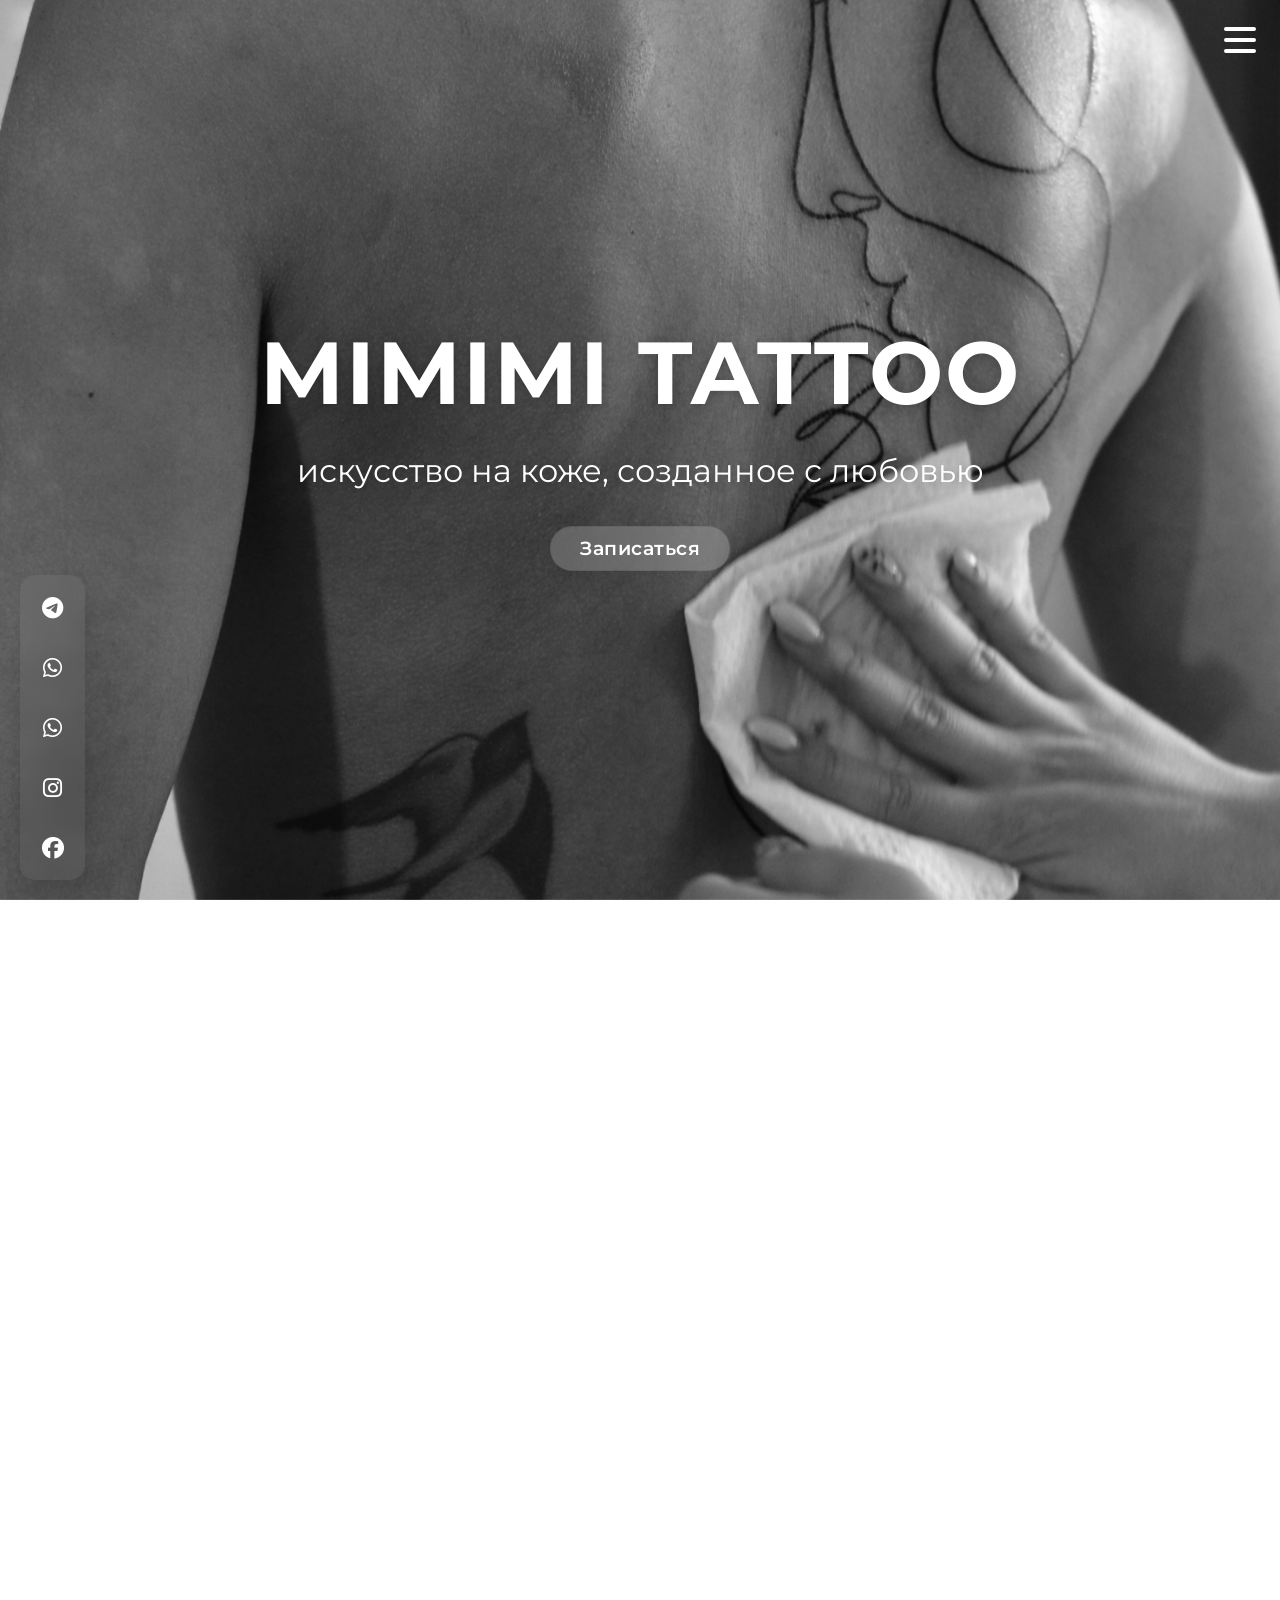
==== index.html @ 658b4299 "Update index.html" ====
<!DOCTYPE html>
<html lang="ru">
<head>
  <meta charset="UTF-8">
  <meta name="viewport" content="width=device-width, initial-scale=1">
  <title>Mimimitattoo</title>
  <link rel="stylesheet" href="style.css">
  <link rel="preconnect" href="https://fonts.googleapis.com">
  <link rel="preconnect" href="https://fonts.gstatic.com" crossorigin>
  <link href="https://fonts.googleapis.com/css2?family=Montserrat:wght@400;700&display=swap" rel="stylesheet">
  <link rel="stylesheet" href="https://cdnjs.cloudflare.com/ajax/libs/font-awesome/6.5.2/css/all.min.css" integrity="sha512-SnH5WK+bZxgPHs44uWIX+LLJAJ9/2PkPKZ5QiAj6Ta86w+fsb2TkcmfRyVX3pBnMFcV7oQPJkl9QevSCWr3W6A==" crossorigin="anonymous" referrerpolicy="no-referrer" />
</head>
<body>
  <div id="preloader"></div> <button class="burger" id="burger" aria-label="Открыть меню">
    <span></span>
    <span></span>
    <span></span>
  </button>
  <div id="wrapper">
    <section class="hero" id="hero">
      <video class="hero__video" id="heroVideo" src="video/FONHERO.MOV" autoplay loop muted playsinline></video>
      <div class="hero__content">
        <h1 data-i18n="main_title">MIMIMI TATTOO</h1>
        <p data-i18n="main_subtitle">искусство на коже, созданное с любовью</p>
        <a href="#signup" class="hero__cta glass-btn" data-i18n="main_cta">Записаться</a>
      </div>
      </section>

    <nav class="side-menu glass-menu" id="sideMenu">
      <button class="close-menu" id="closeMenu" aria-label="Закрыть меню">&times;</button>
      <ul id="menu">
        <li><a href="#portfolio" class="glass-link" data-i18n="menu_portfolio">Портфолио</a></li>
        <li><a href="#services" class="glass-link" data-i18n="menu_services">Услуги</a></li>
        <li><a href="#about" class="glass-link" data-i18n="menu_about">Обо мне</a></li>
        <li><a href="#process" class="glass-link" data-i18n="menu_process">Процесс</a></li>
        <li><a href="#signup" class="glass-link" data-i18n="menu_signup">Запись</a></li>
        <li><a href="#contacts" class="glass-link" data-i18n="menu_contacts">Контакты</a></li>
        <li><a href="#reviews-and-faq-section" class="glass-link" data-i18n="menu_reviews">Отзывы</a></li>
        <li><a href="#reviews-and-faq-section" class="glass-link" data-i18n="menu_faq">FAQ</a></li> </ul>
      <div class="lang-switch">
        <button id="ruBtn" class="active">RU</button>
        <button id="enBtn">EN</button>
      </div>
    </nav>
    <div class="menu-backdrop" id="menuBackdrop"></div>
    <div id="fixedSiteBackground"></div>

    <div class="social-fixed-left">
      <ul>
        <li><a href="https://t.me/mimimitattoo" target="_blank" aria-label="Telegram"><i class="fab fa-telegram-plane"></i></a></li>
        <li><a href="https://wa.me/380965157890" target="_blank" aria-label="WhatsApp UA"><i class="fab fa-whatsapp"></i></a></li>
        <li><a href="https://wa.me/353877167933" target="_blank" aria-label="WhatsApp IRL"><i class="fab fa-whatsapp"></i></a></li>
        <li><a href="https://www.instagram.com/mimimitattoo?utm_source=ig_web_button_share_sheet&igsh=czl6dzdlbWN5aGhj" target="_blank" aria-label="Instagram"><i class="fab fa-instagram"></i></a></li>
        <li><a href="https://www.facebook.com/share/16r3PEdLeh/?mibextid=wwXIfr" target="_blank" aria-label="Facebook"><i class="fab fa-facebook"></i></a></li>
      </ul>
    </div>

    <section class="about-section custom-layout-about" id="about">
      <div class="section-title about-section-title-mobile" data-i18n="menu_about">Обо мне</div>

      <div class="about-video-container">
        <video class="about-video-custom" autoplay loop muted playsinline src="video/obomne.MP4"></video>
      </div>
      <div class="about-text-content glass-content-block">
        <div class="section-title-small about-section-title-desktop" data-i18n="menu_about">Обо мне</div>
        <p data-i18n="about_p1">Привет, меня зовут Kris.</p>
        <p data-i18n="about_p2">Я профессиональный тату-мастер, специалист по пирсингу и перманентному макияжу с семилетним опытом. Для меня это не просто дело жизни — это искусство, в котором я раскрываю характер, стиль и внутренний мир каждого клиента.</p>
        <p data-i18n="about_p3">Вдохновляюсь путешествиями, современным искусством и уникальностью каждого, кто доверяет мне свою идею. Каждый проект — это индивидуальный подход, внимание к деталям и стремление создать нечто по-настоящему особенное.</p>
        <p data-i18n="about_p4">Высокие стандарты гигиены, стерильность и забота о вашем спокойствии — мой неизменный приоритет.</p>
        <p data-i18n="about_p5"></p>
      </div>
    </section>

    <section class="process-section custom-layout-process" id="process">
      <div class="section-title process-section-title-mobile" data-i18n="process_main_title">Процесс создания вашей уникальной истории</div>

      <div class="process-text-content glass-content-block">
        <div class="section-title-small process-section-title-desktop" data-i18n="process_main_title">Процесс создания вашей уникальной истории</div>
        <p data-i18n="process_intro_p1">Мой подход — это чёткая структура, внимание к деталям и уважение к вашим ожиданиям. Каждый этап выстроен так, чтобы результат был максимально качественным и отражал именно ваш запрос.</p>

        <div class="process-steps">
          <h3><span data-i18n="process_step1_title">1. Обсуждение и разработка эскиза</span></h3>
          <p><span data-i18n="process_step1_desc">Мы определяем ваши пожелания, стиль и основные идеи. Я уточняю детали, предлагаю профессиональные решения и разрабатываю индивидуальный эскиз, который согласовывается с вами до полного утверждения.</span></p>

          <h3><span data-i18n="process_step2_title">2. Подготовка</span></h3>
          <p><span data-i18n="process_step2_desc">Перед началом процедуры тщательно подготавливаю рабочее пространство, использую только одноразовые и стерильные материалы. Все этапы подготовки прозрачны и соответствуют высоким стандартам безопасности.</span></p>

          <h3><span data-i18n="process_step3_title">3. Реализация</span></h3>
          <p><span data-i18n="process_step3_desc">После согласования эскиза начинается основной этап — нанесение татуировки, пирсинга или перманентного макияжа. Работаю аккуратно, с вниманием к каждой детали, чтобы результат был точным и эстетичным.</span></p>

          <h3><span data-i18n="process_step4_title">4. Рекомендации по уходу</span></h3>
          <p><span data-i18n="process_step4_desc">По завершении процедуры вы получаете подробные инструкции по уходу, а также специальную заживляющую плёнку — она уже включена в стоимость. Это делает процесс восстановления лёгким и спокойным. Я всегда на связи, чтобы ответить на ваши вопросы и поддержать на этапе заживления.</span></p>
        </div>
        <p data-i18n="process_outro_p1">Моя задача — чтобы каждый этап был понятным, а результат радовал вас каждый день.</p>
      </div>

      <div class="process-video-container">
        <video class="process-video-custom" autoplay loop muted playsinline src="video/proces.MP4"></video>
      </div>
    </section>

    <section id="servicesPortfolioDesktopLayout">
      <div class="portfolio-section" id="portfolio">
        <div class="section-title" data-i18n="portfolio_title">Портфолио</div>

        <div class="masonry-gallery featured-gallery" id="featuredPortfolioGallery">
          <img src="images/portfolio/r0.jpg" alt="">
          <img src="images/portfolio/r1.jpg" alt="">
          <img src="images/portfolio/r2.jpg" alt="">
          <img src="images/portfolio/r3.jpg" alt="">
          <img src="images/portfolio/r4.jpg" alt="">
          <img src="images/portfolio/r5.jpg" alt="">
        </div>

        <button class="glass-btn view-all-btn" id="viewMorePortfolioBtn" data-i18n="view_all_portfolio">Показать все работы</button>

        <div class="masonry-gallery full-gallery" id="fullPortfolioGallery" style="display: none;">
          <img src="images/portfolio/r6.jpg" alt="">
          <img src="images/portfolio/r7.jpg" alt="">
          <img src="images/portfolio/r8.jpg" alt="">
          <img src="images/portfolio/r9.jpg" alt="">
          <img src="images/portfolio/r10.jpg" alt="">
          <img src="images/portfolio/r11.jpg" alt="">
          <img src="images/portfolio/r12.jpg" alt="">
          <img src="images/portfolio/r13.jpg" alt="">
          <img src="images/portfolio/r14.PNG" alt="">
          <img src="images/portfolio/r15.jpg" alt="">
          <img src="images/portfolio/r16.PNG" alt="">
          <img src="images/portfolio/r17.jpg" alt="">
          <img src="images/portfolio/r18.PNG" alt="">
          <img src="images/portfolio/r19.jpg" alt="">
          <img src="images/portfolio/r20.jpg" alt="">
          <img src="images/portfolio/r21.jpg" alt="">
          <img src="images/portfolio/r22.jpg" alt="">
          <img src="images/portfolio/r23.png" alt="">
          <img src="images/portfolio/r24.png" alt="">
          <img src="images/portfolio/r25.jpg" alt="">
          <img src="images/portfolio/r26.jpg" alt="">
          <img src="images/portfolio/r27.PNG" alt="">
          <img src="images/portfolio/r28.PNG" alt="">
          <img src="images/portfolio/r29.jpg" alt="">
          <img src="images/portfolio/r30.jpg" alt="">
          <img src="images/portfolio/r31.jpg" alt="">
          <img src="images/portfolio/r32.jpg" alt="">
          <img src="images/portfolio/r33.jpg" alt="">
          <img src="images/portfolio/r34.jpg" alt="">
          <img src="images/portfolio/r35.jpg" alt="">
          <img src="images/portfolio/r36.png" alt="">
          <img src="images/portfolio/r37.jpg" alt="">
          <img src="images/portfolio/r38.jpg" alt="">
          <img src="images/portfolio/r39.jpg" alt="">
          <img src="images/portfolio/r40.jpg" alt="">
          <img src="images/portfolio/r41.JPG" alt="">
          <img src="images/portfolio/r42.jpg" alt="">
          <img src="images/portfolio/r43.JPG" alt="">
          <img src="images/portfolio/r44.PNG" alt="">
          <img src="images/portfolio/r45.PNG" alt="">
          <img src="images/portfolio/r46.JPG" alt="">
          <img src="images/portfolio/r47.jpg" alt="">
          <img src="images/portfolio/r48.JPG" alt="">
          <img src="images/portfolio/r49.jpg" alt="">
          <img src="images/portfolio/r50.png" alt="">
<img src="images/portfolio/IMG_1919.jpeg" alt="">

        </div>
        <button class="glass-btn hide-all-btn" id="hideAllPortfolioBtn" style="display: none;">Скрыть все работы</button>
      </div>

      <div class="services-section" id="services">
        <div class="section-title" data-i18n="services_title">Услуги</div>
        <div class="services-list">
          <div class="service-card" data-service-key="aqua">
            <div class="service-title" data-i18n="service_aqua_title">AQUA</div>
            <div class="service-desc" data-i18n="service_aqua_desc"></div>
          </div>
          <div class="service-card" data-service-key="coverup">
            <div class="service-title" data-i18n="service_coverup_title">COVER UP</div>
            <div class="service-desc" data-i18n="service_coverup_desc"></div>
          </div>
          <div class="service-card" data-service-key="line">
            <div class="service-title" data-i18n="service_line_title">LINE</div>
            <div class="service-desc" data-i18n="service_line_desc"></div>
          </div>
          <div class="service-card" data-service-key="mini">
            <div class="service-title" data-i18n="service_mini_title">MINI</div>
            <div class="service-desc" data-i18n="service_mini_desc"></div>
          </div>
          <div class="service-card" data-service-key="permanent">
            <div class="service-title" data-i18n="service_permanent_title">PERMANENT</div>
            <div class="service-desc" data-i18n="service_permanent_desc"></div>
          </div>
          <div class="service-card" data-service-key="piercing">
            <div class="service-title" data-i18n="service_piercing_title">PIERCING</div>
            <div class="service-desc" data-i18n="service_piercing_desc"></div>
          </div>
        </div>
      </div>
    </section>

    <section id="reviews-and-faq-section" class="reviews-faq-section">
      <div class="reviews-faq-content-wrapper glass-content-block"> 
        <div class="reviews-column" id="reviews-column">
          <h2 class="column-title" data-i18n="reviews_title">Отзывы</h2> 
          <div class="reviews-carousel" id="reviewsCarousel">
            <div class="carousel-container">
              <div class="carousel-inner" id="carouselInner">
                </div>
              <button class="carousel-nav-btn prev" id="carouselPrev">&#10094;</button>
              <button class="carousel-nav-btn next" id="carouselNext">&#10095;</button>
            </div>
            <div class="carousel-dots" id="carouselDots">
              </div>
          </div>
        </div>

        <div class="faq-column" id="faq-column">
          <h2 class="column-title" data-i18n="menu_faq">FAQ</h2>
          <div class="faq-tabs-container">
              <div class="faq-tabs-nav">
                  <button class="tab-button" data-tab="tattoo">TATTOO</button>
                  <button class="tab-button" data-tab="piercing">PIERCING</button>
                  <button class="tab-button" data-tab="permanent">PERMANENT</button>
              </div>

              <div class="faq-tabs-content">
                  <div id="tab-tattoo" class="tab-pane">
                      <div id="faqGeneral" class="faq-list"></div>
                  </div>
                  <div id="tab-piercing" class="tab-pane">
                      <div id="faqPiercing" class="faq-list"></div>
                  </div>
                  <div id="tab-permanent" class="tab-pane">
                      <div id="faqPermanent" class="faq-list"></div>
                  </div>
              </div>
          </div>
        </div>
      </div>
    </section>

    <section id="contacts" class="contacts-section">
      <div class="section-title" data-i18n="menu_contacts">Контакты</div>
      <div class="contacts-content-wrapper glass-content-block">
        <div class="social-links-inline">
          <p data-i18n="contact_social_label">Соцсети:</p>
          <ul>
            <li><a href="https://t.me/mimimitattoo" target="_blank" aria-label="Telegram"><i class="fab fa-telegram-plane"></i> Telegram</a></li>
            <li><a href="https://wa.me/380965157890" target="_blank" aria-label="WhatsApp UA"><i class="fab fa-whatsapp"></i> WhatsApp UA</a></li>
            <li><a href="https://wa.me/353877167933" target="_blank" aria-label="WhatsApp IRL"><i class="fab fa-whatsapp"></i> WhatsApp IRL</a></li>
            <li><a href="https://www.instagram.com/mimimitattoo?utm_source=ig_web_button_share_sheet&igsh=czl6dzdlbWN5aGhj" target="_blank" aria-label="Instagram"><i class="fab fa-instagram"></i></a></li>
            <li><a href="https://www.facebook.com/share/16r3PEdLeh/?mibextid=wwXIfr" target="_blank" aria-label="Facebook"><i class="fab fa-facebook"></i></a></li>
          </ul>
            <div class="contact-phone-numbers">
                <p data-i18n="contact_phone_label">Телефоны:</p>
                <div class="phone-numbers-container">
                    <a href="tel:+380965157890" class="contact-phone-link" aria-label="Позвонить на Украинский номер"><i class="fas fa-phone"></i> +380 96 515 78 90 (UA)</a>
                    <a href="tel:+353877167933" class="contact-phone-link" aria-label="Позвонить на Ирландский номер"><i class="fas fa-phone"></i> +353 87 716 79 33 (IRL)</a>
                </div>
            </div>
            <div class="contact-email-info">
                <p data-i18n="contact_email_label">Почта:</p>
                <div class="email-address-container">
                    <a href="mailto:nika889list.ru@gmail.com" class="contact-email-link" aria-label="Написать на почту"><i class="fas fa-envelope"></i> nika889list.ru@gmail.com</a>
                </div>
            </div>
        </div>
      </div>
    </section>

    <section id="signup" class="signup-section">
      <div class="section-title" data-i18n="menu_signup">Запись</div>
      <div class="signup-content glass-content-block">
        <div class="signup-text-wrapper">
          <p class="signup-text" data-i18n="signup_description_bot_info">
            Для удобной записи на сеанс, получения ответов на часто задаваемые вопросы и просмотра контактов, воспользуйтесь нашим Telegram-ботом. Вы можете начать диалог прямо здесь:
          </p>
        </div>
        <button id="openChatBtn" class="open-chat-btn">
          <i class="fab fa-telegram-plane"></i>
        </button>
      </div>
    </section>

  </div>

  <div id="telegramChatWidget" class="telegram-chat-widget">
    <div class="chat-header">
      <span data-i18n="chat_widget_title">Чат с Mimimi Tattoo Bot</span>
      <button id="closeChatBtn" class="close-chat-btn">&times;</button>
    </div>
    <div class="chat-messages" id="chatMessages">
      </div>
    <div class="chat-input-area">
      <div class="chat-buttons" id="chatButtons">
        </div>
      <input type="text" id="chatInput" placeholder="Напишите сообщение..." data-i18n-placeholder="chat_input_placeholder">
      <button id="sendMessageBtn" class="send-message-btn"><i class="fas fa-paper-plane"></i></button>
    </div>
  </div>

  <div id="serviceModalsContainer"></div>
  <div class="lightbox" id="lightbox">
    <span class="lightbox-close" id="lightboxClose">&times;</span>
    <img class="lightbox-img" id="lightboxImg" src="" alt="">
    <div class="lightbox-nav-preview prev" id="lightboxPrevPreview"></div>
    <div class="lightbox-nav-preview next" id="lightboxNextPreview"></div>
    <span class="lightbox-arrow left" id="lightboxPrev">&#10094;</span>
    <span class="lightbox-arrow right" id="lightboxNext">&#10095;</span>
  </div>

  <script src="script.js"></script>
</body>
</html>
---- style.css ----
:root {
  --main-bg: #fff;
  --accent: #111;
  --text: #111;
  --glass-bg: rgba(255,255,255,0.2);
  --glass-border: rgba(0,0,0,0.08);
  --glass-shadow: 0 8px 32px 0 rgba(0,0,0,0.08);
  --glass-blur: 18px;
  --font-main: 'Montserrat', Arial, sans-serif;
}

html, body {
  margin: 0;
  padding: 0;
  font-family: var(--font-main);
  background: var(--main-bg);
  color: var(--text);
  height: 100%;
  min-height: 100vh;
  position: relative;
  z-index: 0;
  overflow-x: hidden;
}

#fixedSiteBackground {
  position: fixed;
  top: 0;
  left: 0;
  width: 100vw;
  height: 100vh;
  background-image: url('images/fonsite.JPG');
  background-size: cover;
  background-position: center;
  background-repeat: no-repeat;
  z-index: -1;
}

#wrapper {
    position: relative;
    z-index: 0;
    width: 100%;
    min-height: 100vh;
    box-sizing: border-box;
}

.hero {
  position: relative;
  width: 100vw;
  height: 100vh;
  overflow: hidden;
  display: flex;
  align-items: center;
  justify-content: center;
  background-color: transparent;
  z-index: 1;
  box-sizing: border-box;
}

.hero__video {
  position: absolute;
  top: 0; left: 0;
  width: 100vw;
  height: 100vh;
  object-fit: cover;
  z-index: 1;
}

.hero__content {
  position: relative;
  z-index: 3;
  text-align: center;
  color: #fff;
  background: none;
  border-radius: 0;
  box-shadow: none;
  border: none;
  backdrop-filter: none;
  -webkit-backdrop-filter: none;
  padding: 0;
  display: inline-block;
  width: 100%;
  max-width: 100%;
  box-sizing: border-box;
}
.hero__content h1 {
  font-size: 5.5rem;
  font-weight: 700;
  letter-spacing: 2px;
  margin-bottom: 1.1rem;
  margin-top: 0;
  line-height: 1.08;
  text-shadow: 0 2px 12px rgba(0,0,0,0.22);
  color: #fff;
}
.hero__content p {
  font-size: 2rem;
  margin-bottom: 2.2rem;
  font-weight: 400;
  line-height: 1.2;
  text-shadow: 0 2px 12px rgba(0,0,0,0.18);
  color: #fff;
}

.burger {
  position: fixed;
  top: 1.1rem;
  right: 1.1rem;
  z-index: 9999999999 !important;
  width: 44px;
  height: 44px;
  background: none;
  border: none;
  display: flex;
  flex-direction: column;
  justify-content: center;
  gap: 7px;
  cursor: pointer;
  opacity: 1;
  visibility: visible;
  transition: opacity 0.3s ease, visibility 0.3s ease;
}
.burger span {
  display: block;
  width: 32px;
  height: 4px;
  background: #fff;
  border-radius: 2px;
  transition: all 0.3s;
}

.burger.hidden {
  opacity: 0 !important;
  visibility: hidden !important;
  pointer-events: none !important;
}

.side-menu {
  position: fixed;
  top: 0;
  right: -340px;
  width: 320px;
  height: 100vh;
  background: var(--glass-bg);
  box-shadow: var(--glass-shadow);
  z-index: 2147483647;
  display: flex;
  flex-direction: column;
  align-items: flex-start;
  padding: 2.5rem 1.2rem 2rem 1.2rem;
  transition: right 0.35s cubic-bezier(.77,0,.18,1), opacity 0.2s;
  opacity: 0;
  pointer-events: none;
  border-left: 1.5px solid var(--glass-border);
  backdrop-filter: blur(var(--glass-blur));
  -webkit-backdrop-filter: blur(var(--glass-blur));
  box-sizing: border-box;
}
.side-menu.open {
  right: 0;
  opacity: 1;
  pointer-events: auto;
}
.close-menu {
  position: absolute;
  top: 0.5rem;
  right: 1.1rem;
  background: none;
  border: none;
  font-size: 2.2rem;
  color: var(--accent);
  cursor: pointer;
  z-index: 2147483647;
  transition: color 0.2s;
}
.menu-backdrop {
  display: none;
  position: fixed;
  top: 0; left: 0;
  width: 100vw;
  height: 100vh;
  background: rgba(0,0,0,0.10);
  z-index: 2147483646;
}
.menu-backdrop.open {
  display: block;
}

.side-menu ul {
  list-style: none;
  padding: 0;
  margin: 0 0 2rem 0;
  width: 100%;
}
.side-menu ul li {
  margin-bottom: 0.7rem;
  width: 100%;
}
.glass-link {
  display: block;
  width: 100%;
  padding: 0.45em 1em;
  background: var(--glass-bg);
  color: var(--accent);
  border-radius: 16px;
  font-size: 1rem;
  font-weight: 500;
  text-decoration: none;
  border: 1.1px solid var(--glass-border);
  box-shadow: 0 2px 8px 0 rgba(0,0,0,0.04);
  backdrop-filter: blur(8px);
  -webkit-backdrop-filter: blur(8px);
  transition: background 0.2s, color 0.2s, border 0.2s;
  margin-bottom: 0.2em;
  position: relative;
  overflow: hidden;
  min-height: 32px;
  letter-spacing: 0.2px;
  text-align: left;
  box-sizing: border-box;
}
.glass-link:hover {
  background: var(--accent);
  color: #fff;
  border: 1.1px solid var(--accent);
}
.lang-switch {
  margin-top: 1.5rem;
  display: flex;
  gap: 1rem;
  justify-content: center;
  width: 100%;
}
.lang-switch button {
  background: none;
  border: 1.5px solid var(--accent);
  color: var(--accent);
  border-radius: 20px;
  padding: 0.3em 1.2em;
  font-size: 1rem;
  cursor: pointer;
  transition: background 0.2s, color 0.2s;
}
.lang-switch button.active,
.lang-switch button:hover {
  background: var(--accent);
  color: #fff;
}

.services-section,
.portfolio-section {
  background: transparent;
  position: relative;
  z-index: 1;
  display: flex;
  flex-direction: column;
  align-items: center;
  padding: 60px 0 40px 0;
  box-sizing: border-box;
}
.contacts-section {
    background: rgba(255,255,255,0.08);
    padding: 60px 0 40px 0;
    position: relative;
    z-index: 1;
    display: flex;
    flex-direction: column;
    align-items: center;
    box-sizing: border-box;
}

.about-section.custom-layout-about {
  display: flex;
  flex-direction: column;
  align-items: center;
  justify-content: center;
  width: 100%;
  padding: 50px 20px;
  box-sizing: border-box;
  position: relative;
  z-index: 1;
  background: transparent;
  max-width: 1200px;
  margin: 0 auto;
}

.about-section-title-mobile {
    display: block;
}
.about-section-title-desktop {
    display: none;
}

.about-video-container {
  flex-shrink: 0;
  width: 100%;
  max-width: 600px;
  height: 250px;
  border-radius: 0;
  overflow: hidden;
  box-shadow: 0 8px 30px rgba(0,0,0,0.15);
  margin-bottom: 30px;
}

.about-video-custom {
  width: 100%;
  height: 100%;
  object-fit: cover;
  display: block;
}

.about-text-content {
  background: rgba(255,255,255,0.2);
  border-radius: 0;
  box-shadow: 0 8px 32px 0 rgba(0,0,0,0.12);
  backdrop-filter: blur(12px);
  -webkit-backdrop-filter: blur(12px);
  color: #fff;
  text-align: left;
  line-height: 1.7;
  font-size: 1.1rem;
  box-sizing: border-box;
  min-height: auto;
  position: relative;
  overflow: auto;
  padding: 40px;
}

.about-text-content::before {
    content: none;
}

.about-text-content .section-title-small {
  margin-bottom: 1.5rem;
  text-align: left;
}

.about-text-content p {
    margin-bottom: 1.2em;
}

.process-section.custom-layout-process {
  display: flex;
  flex-direction: column;
  align-items: center;
  justify-content: center;
  width: 100%;
  padding: 50px 20px;
  box-sizing: border-box;
  position: relative;
  z-index: 1;
  background: transparent;
  max-width: 1200px;
  margin: 0 auto;
}

.process-section-title-mobile {
    display: block;
}
.process-section-title-desktop {
    display: none;
}

.process-video-container {
  flex-shrink: 0;
  width: 100%;
  max-width: 600px;
  height: 250px;
  border-radius: 0;
  overflow: hidden;
  box-shadow: 0 8px 30px rgba(0,0,0,0.15);
  margin-top: 30px;
}

.process-video-custom {
  width: 100%;
  height: 100%;
  object-fit: cover;
  display: block;
}

.process-text-content {
  flex-grow: 1;
  background: rgba(255,255,255,0.2);
  border-radius: 0;
  box-shadow: 0 8px 32px 0 rgba(0,0,0,0.12);
  backdrop-filter: blur(12px);
  -webkit-backdrop-filter: blur(12px);
  padding: 40px;
  color: #fff;
  text-align: left;
  line-height: 1.7;
  font-size: 1.1rem;
  box-sizing: border-box;
  min-height: auto;
  position: relative;
  overflow: auto;
}

.process-text-content h3 {
  font-size: 1.3rem;
  font-weight: 700;
  color: #fff;
  margin-bottom: 0.5rem;
  margin-top: 1.5rem;
  text-shadow: 0 1px 6px rgba(0,0,0,0.1);
}

.process-text-content h3:first-of-type {
    margin-top: 0;
}

.process-text-content p {
    margin-bottom: 1.2em;
}

.section-title {
  font-size: 2.2rem;
  font-weight: 700;
  color: #fff;
  text-shadow: 0 2px 8px rgba(0,0,0,0.25);
  margin-bottom: 2.2rem;
  letter-spacing: 1.5px;
  text-align: center;
  text-transform: uppercase;
}
.about-text-content .section-title-small,
.process-text-content .section-title-small {
  font-size: 1.8rem;
  font-weight: 700;
  color: #fff;
  text-shadow: 0 1px 6px rgba(0,0,0,0.15);
  margin-bottom: 1.5rem;
  text-align: left;
  letter-spacing: 1px;
}

.services-list {
  display: flex;
  gap: 1.2rem;
  flex-wrap: wrap;
  justify-content: center;
  margin-top: 2rem;
  max-width: 600px;
}
.service-card {
  background: var(--glass-bg);
  border-radius: 20px;
  box-shadow: var(--glass-shadow);
  border: 1.2px solid var(--glass-border);
  backdrop-filter: blur(var(--glass-blur));
  -webkit-backdrop-filter: blur(var(--glass-blur));
  padding: 1.2rem 1.5rem;
  width: calc(50% - 0.6rem);
  max-width: 280px;
  min-width: 150px;
  box-sizing: border-box;
  text-align: center;
  margin-bottom: 1.2rem;
  cursor: pointer;
  transition: transform 0.2s ease, box-shadow 0.2s ease;
}
.service-card:hover {
  transform: translateY(-5px);
  box-shadow: 0 10px 40px 0 rgba(0,0,0,0.12);
}

.service-title {
  font-size: 1.3rem;
  font-weight: 700;
  margin-bottom: 0.7rem;
  color: var(--accent);
  word-break: break-word;
}
.service-desc {
  font-size: 1rem;
  color: var(--accent);
  opacity: 0.85;
  display: none;
}

.glass-btn {
  display: inline-block;
  padding: 0.5em 1.5em;
  background: var(--glass-bg);
  color: #fff;
  border-radius: 22px;
  font-weight: 600;
  text-decoration: none;
  font-size: 1.2rem;
  border: 1.2px solid var(--glass-border);
  box-shadow: var(--glass-shadow);
  backdrop-filter: blur(var(--glass-blur));
  -webkit-backdrop-filter: blur(var(--glass-blur));
  transition: background 0.2s, color 0.2s, border 0.2s, box-shadow 0.2s;
  position: relative;
  overflow: hidden;
  letter-spacing: 0.5px;
}
.glass-btn:hover {
  background: #fff;
  color: var(--accent);
  border: 1.2px solid #fff;
  box-shadow: 0 2px 12px 0 rgba(0,0,0,0.10);
}

.view-all-btn {
    display: inline-block;
    padding: 0.8em 2em;
    font-size: 1.1rem;
    border-radius: 0;
    margin-top: 1rem;
    transition: background 0.2s, color 0.2s, border 0.2s, box-shadow 0.2s;
    background: var(--glass-bg);
    color: var(--accent);
    border: 1.2px solid var(--glass-border);
    box-shadow: var(--glass-shadow);
    backdrop-filter: blur(var(--glass-blur));
    -webkit-backdrop-filter: blur(var(--glass-blur));
    text-decoration: none;
    width: 100%;
    max-width: 300px;
    text-transform: uppercase;
}
.view-all-btn:hover {
    background: var(--accent);
    color: #fff;
    border: 1.2px solid var(--accent);
    box-shadow: 0 4px 16px 0 rgba(0,0,0,0.15);
}

.hide-all-btn {
    display: inline-block;
    padding: 0.8em 2em;
    font-size: 1.1rem;
    border-radius: 0;
    margin-top: 1rem;
    transition: background 0.2s, color 0.2s, border 0.2s, box-shadow 0.2s;
    background: var(--glass-bg);
    color: var(--accent);
    border: 1.2px solid var(--glass-border);
    box-shadow: var(--glass-shadow);
    backdrop-filter: blur(var(--glass-blur));
    -webkit-backdrop-filter: blur(var(--glass-blur));
    text-decoration: none;
    width: 100%;
    max-width: 300px;
    text-transform: uppercase;
}
.hide-all-btn:hover {
    background: var(--accent);
    color: #fff;
    border: 1.2px solid var(--accent);
    box-shadow: 0 4px 16px 0 rgba(0,0,0,0.15);
}

.reviews-list {
  margin-top: 2rem;
  width: 100%;
  max-width: 700px;
  display: flex;
  flex-direction: column;
  align-items: center;
}
.review-placeholder {
  color: #888;
  font-size: 1.1rem;
  text-align: center;
  opacity: 0.7;
  padding: 2rem 0;
}

.portfolio-section {
  padding: 70px 0 40px 0;
  position: relative;
  z-index: 2;
  min-height: 60vh;
  display: flex;
  flex-direction: column;
  align-items: center;
  box-sizing: border-box;
}

.masonry-gallery {
  column-count: 4;
  column-gap: 1.5rem;
  width: 90vw;
  max-width: 1200px;
  margin: 0 auto;
}
.masonry-gallery img {
  width: 100%;
  margin-bottom: 1.5rem;
  display: block;
  box-shadow: 0 4px 24px 0 rgba(0,0,0,0.08);
  background: #fff;
  cursor: pointer;
  transition: transform 0.18s, box-shadow 0.18s, filter 0.18s;
  border-radius: 0;
  border: none;
  opacity: 0;
  animation: fadeInMasonry 0.7s forwards;
}
@keyframes fadeInMasonry {
  to { opacity: 1; }
}
.masonry-gallery img:hover {
  transform: scale(1.03) translateY(-4px);
  box-shadow: 0 8px 32px 0 rgba(0,0,0,0.12);
  filter: brightness(1.08) saturate(1.1);
}

.lightbox {
  display: none;
  position: fixed;
  z-index: 1000;
  left: 0; top: 0;
  width: 100vw;
  height: 100vh;
  background: rgba(0,0,0,0.1);
  backdrop-filter: blur(15px);
  -webkit-backdrop-filter: blur(15px);
  align-items: center;
  justify-content: center;
  flex-direction: column;
}
.lightbox.active {
  display: flex;
}
.lightbox-img {
  max-width: 90vw;
  max-height: 80vh;
  box-shadow: 0 8px 32px 0 rgba(0,0,0,0.10);
  background: #fff;
  border-radius: 0;
  border: none;
  margin-bottom: 0.5em;
  z-index: 1002;
}
.lightbox-close {
  position: absolute;
  top: 2.5rem;
  right: 3rem;
  font-size: 2.5rem;
  color: var(--accent);
  cursor: pointer;
  z-index: 1003;
  transition: color 0.2s;
}
.lightbox-close:hover {
  color: #fff;
}
.lightbox-arrow {
  position: absolute;
  top: 50%;
  font-size: 2.5rem;
  color: var(--accent);
  cursor: pointer;
  user-select: none;
  z-index: 1003;
  transition: color 0.2s;
  padding: 0.2em 0.5em;
  background: var(--glass-bg);
  border-radius: 8px;
}
.lightbox-arrow.left { left: 2vw; transform: translateY(-50%); }
.lightbox-arrow.right { right: 2vw; transform: translateY(-50%); }
.lightbox-arrow:hover { color: #fff; background: var(--accent); }

.lightbox-nav-preview {
    position: absolute;
    top: 0;
    left: 0;
    width: 100%;
    height: 100%;
    background-size: 70%;
    background-position: center;
    background-repeat: repeat;
    filter: blur(5px) brightness(0.6);
    opacity: 0.8;
    transition: all 0.3s ease;
    border-radius: 0;
    pointer-events: none;
    z-index: 998;
    display: none;
}

@media (max-width: 900px) {
    .lightbox-nav-preview {
        display: none !important;
    }
}

.service-modal-backdrop {
  display: none;
  position: fixed;
  top: 0;
  left: 0;
  width: 100vw;
  height: 100vh;
  background: rgba(0,0,0,0.2);
  backdrop-filter: blur(8px);
  -webkit-backdrop-filter: blur(8px);
  z-index: 900;
  justify-content: center;
  align-items: center;
  opacity: 0;
  transition: opacity 0.3s ease;
}

.service-modal-backdrop.active {
  display: flex;
  opacity: 1;
}

.service-modal-content {
  background: var(--glass-bg);
  border-radius: 25px;
  box-shadow: var(--glass-shadow);
  border: 1.2px solid var(--glass-border);
  backdrop-filter: blur(var(--glass-blur));
  -webkit-backdrop-filter: blur(var(--glass-blur));
  padding: 1.5rem; /* Уменьшил padding */
  max-width: 350px; /* Уменьшил максимальную ширину для десктопов */
  max-height: 80vh; /* Ограничение высоты */
  width: 90%; /* Относительная ширина */
  overflow-y: auto; /* Добавил скролл, если контент не помещается */
  text-align: center;
  position: relative;
  transform: translateY(20px);
  opacity: 0;
  transition: opacity 0.3s ease, transform 0.3s ease;
  color: var(--accent);
  display: flex;
  flex-direction: column;
  align-items: center;
}

.service-modal-backdrop.active .service-modal-content {
  opacity: 1;
  transform: translateY(0);
}

.service-modal-image {
  max-width: 90%; /* Уменьшил максимальную ширину изображения в модалке */
  height: auto;
  border-radius: 15px;
  margin-bottom: 1rem; /* Уменьшил отступ */
  box-shadow: 0 4px 15px rgba(0,0,0,0.1);
}

.service-modal-title {
  font-size: 1.3rem; /* Уменьшил размер шрифта заголовка */
  font-weight: 700;
  margin-bottom: 0.7rem;
  color: var(--accent);
}

.service-modal-description {
  font-size: 0.95rem; /* Уменьшил размер шрифта описания */
  line-height: 1.5;
  color: #fff;
  opacity: 0.9;
}

.service-modal-close {
  position: absolute;
  top: 0.8rem;
  right: 1.1rem;
  background: none;
  border: none;
  font-size: 2rem;
  color: var(--accent);
  cursor: pointer;
  transition: color 0.2s;
  z-index: 901;
}
.service-modal-close:hover {
  color: #c00;
}

.contacts-section {
  padding: 60px 20px;
  background: rgba(255,255,255,0.08);
  display: flex;
  flex-direction: column;
  align-items: center;
  position: relative;
  z-index: 1;
  box-sizing: border-box;
}

.contacts-content-wrapper {
  max-width: 800px;
  width: 90%;
  padding: 40px;
  text-align: center;
  box-sizing: border-box;
}

.contacts-content-wrapper p,
.contacts-content-wrapper a,
.contacts-content-wrapper li {
  color: #fff;
  line-height: 1.6;
  margin-bottom: 0.5em;
  font-size: 1.1rem;
}

.contacts-content-wrapper a {
  text-decoration: none;
  font-weight: 700;
  transition: color 0.2s;
}
.contacts-content-wrapper a:hover {
  color: var(--accent);
}

.contact-info .contact-icon-link {
    display: inline-flex;
    justify-content: center;
    align-items: center;
    width: 50px;
    height: 50px;
    border-radius: 50%;
    background-color: transparent;
    color: #fff;
    font-size: 24px;
    transition: transform 0.2s ease-out, color 0.2s ease-out;
    border: none;
    text-decoration: none;
    margin-top: 10px;
}

.contact-info .contact-icon-link:hover {
    transform: scale(1.15);
    color: var(--accent);
}

.contacts-content-wrapper .contact-info p[data-i18n="contact_email_label"],
.contacts-content-wrapper .contact-info a[data-i18n="contact_email_address"],
.contacts-content-wrapper .contact-info p[data-i18n="contact_address_label"],
.contacts-content-wrapper .contact-info p[data-i18n="contact_address_text"],
.contacts-content-wrapper .working-hours {
    display: none;
}

.social-links-inline {
  margin-bottom: 30px;
  width: 100%;
}
.social-links-inline ul {
  list-style: none;
  padding: 0;
  margin: 0;
  display: flex;
  flex-direction: column;
  justify-content: center;
  align-items: center;
  gap: 10px;
  margin-top: 15px;
}

.social-links-inline li {
    text-align: center;
    display: flex;
    align-items: center;
    justify-content: center;
    width: 100%;
}

.social-links-inline a {
  display: inline-flex;
  align-items: center;
  color: #fff;
  font-weight: 400;
  font-size: 1.1rem;
  text-decoration: none;
  transition: color 0.2s;
  white-space: nowrap;
}

.social-links-inline a .fab {
  font-size: 1.4em;
  margin-right: 10px;
  color: #fff;
  transition: color 0.2s;
}

.social-links-inline a:hover {
  color: var(--accent);
}

.social-links-inline a:hover .fab {
  color: var(--accent);
}

.contact-phone-numbers,
.contact-email-info {
    margin-top: 20px;
    margin-bottom: 20px;
    width: 100%;
    text-align: center;
}

.contact-phone-numbers p,
.contact-email-info p {
    margin-bottom: 10px;
    font-weight: 700;
    color: #fff;
}

.phone-numbers-container,
.email-address-container {
    display: flex;
    flex-direction: column;
    align-items: center;
    gap: 8px;
}

.contact-phone-link {
    display: inline-flex;
    align-items: center;
    color: #fff;
    text-decoration: none;
    font-size: 1.1rem;
    font-weight: 500;
    transition: color 0.2s ease;
}

.contact-phone-link .fas {
    margin-right: 8px;
    font-size: 1.1em;
    color: #fff;
    transition: color 0.2s ease;
}

.contact-phone-link:hover {
    color: var(--accent);
}

.contact-phone-link:hover .fas {
    color: var(--accent);
}

.contact-email-link {
    display: inline-flex;
    align-items: center;
    color: #fff;
    text-decoration: none;
    font-size: 1.1rem;
    font-weight: 500;
    transition: color 0.2s ease;
}

.contact-email-link .fas {
    margin-right: 8px;
    font-size: 1.1em;
    color: #fff;
    transition: color 0.2s ease;
}

.contact-email-link:hover {
  color: var(--accent);
}

.contact-email-link:hover .fas {
  color: var(--accent);
}

.social-fixed-left {
  position: fixed;
  bottom: 20px;
  left: 20px;
  z-index: 1000;
  display: flex;
  flex-direction: column;
  align-items: center;
  padding: 10px;
  background: rgba(255, 255, 255, 0.05);
  border-radius: 15px;
  box-shadow: 0 4px 15px rgba(0, 0, 0, 0.1);
  backdrop-filter: blur(8px);
  -webkit-backdrop-filter: blur(8px);
}

.social-fixed-left ul {
  list-style: none;
  padding: 0;
  margin: 0;
  display: flex;
  flex-direction: column;
  gap: 15px;
}

.social-fixed-left li {
  margin: 0;
  padding: 0;
}

.social-fixed-left a {
  display: flex;
  justify-content: center;
  align-items: center;
  width: 45px;
  height: 45px;
  border-radius: 50%;
  background-color: transparent;
  color: #fff;
  font-size: 22px;
  transition: transform 0.2s ease-out, color 0.2s ease-out;
  border: none;
  text-decoration: none;
}

.social-fixed-left a:hover {
  transform: scale(1.15);
  color: var(--accent);
}

.signup-section {
    background: rgba(255, 255, 255, 0.08);
    padding: 60px 20px;
    text-align: center;
    position: relative;
    z-index: 1;
    box-sizing: border-box;
}

.signup-content {
    max-width: 800px;
    margin: 0 auto;
    background: rgba(255, 255, 255, 0.1);
    border-radius: 15px;
    padding: 30px;
    margin-top: 20px;
    box-shadow: 0 4px 15px rgba(0, 0, 0, 0.05);
    backdrop-filter: blur(10px);
    -webkit-backdrop-filter: blur(10px);
    display: flex;
    flex-direction: column;
    align-items: center;
    justify-content: center;
}

.signup-text-wrapper {
    max-width: 600px;
    margin: 0 auto 20px auto;
    text-align: center;
}

.signup-text {
    color: #fff;
    font-size: 1.1rem;
    line-height: 1.6;
    margin-bottom: 0;
}

.signup-text a {
    color: var(--accent);
    font-weight: bold;
    text-decoration: none;
    transition: color 0.2s ease;
}

.signup-text a:hover {
    color: #fff;
}

.reviews-faq-section {
  background: transparent;
  padding: 60px 20px;
  position: relative;
  z-index: 1;
  display: flex;
  flex-direction: column;
  align-items: center;
  box-sizing: border-box;
}

.reviews-faq-section-title {
    margin-bottom: 30px;
}

.reviews-faq-content-wrapper {
  display: flex;
  flex-direction: column;
  gap: 40px;
  width: 100%;
  max-width: 1200px;
  align-items: center;

  background: rgba(255,255,255,0.1);
  border: 1.5px solid rgba(0,0,0,0.08);
  box-shadow: 0 8px 32px 0 rgba(0,0,0,0.1);
  backdrop-filter: blur(10px);
  -webkit-backdrop-filter: blur(10px);
  border-radius: 15px;
  padding: 20px;
}

.reviews-column,
.faq-column {
  flex: 1;
  width: 100%;
  box-sizing: border-box;
  min-height: 400px;
  display: flex;
  flex-direction: column;
  align-items: center;
  justify-content: flex-start;
  padding: 0;
  position: relative;
  background: transparent;
  border: none;
  box-shadow: none;
  backdrop-filter: none;
  -webkit-backdrop-filter: none;
  border-radius: 0;
}

.reviews-column {
  border-radius: 15px;
  transition: none;
}

.column-title {
  font-size: 1.8rem;
  font-weight: 700;
  color: #fff;
  text-shadow: 0 1px 6px rgba(0,0,0,0.15);
  margin-bottom: 20px;
  text-transform: uppercase;
  text-align: center;
  width: 100%;
}

.reviews-carousel {
    position: relative;
    width: 100%;
    max-width: 600px;
    margin: 0 auto;
    overflow: hidden;
    padding-top: 20px;
    box-sizing: border-box;
    display: flex;
    flex-direction: column;
    align-items: center;
}

.carousel-container {
    position: relative;
    width: 100%;
    overflow: hidden;
    padding: 0;
    box-sizing: border-box;
}

.carousel-inner {
    display: flex;
    transition: transform 0.5s ease-in-out;
    padding-bottom: 0;
    width: 100%;
    box-sizing: border-box;
}

.review-card {
    flex: 0 0 100%;
    max-width: 100%;
    background: transparent;
    border-radius: 0;
    box-shadow: none;
    border: none;
    backdrop-filter: none;
    -webkit-backdrop-filter: none;
    padding: 30px;
    margin: 0;
    box-sizing: border-box;
    text-align: center;
    color: #fff;
    opacity: 0;
    transform: scale(0.95);
    transition: opacity 0.5s ease, transform 0.5s ease;
}

.review-card.active {
    opacity: 1;
    transform: scale(1);
}

.review-card h3 {
    font-size: 1.5rem;
    font-weight: 700;
    margin-bottom: 15px;
    color: var(--accent);
    text-shadow: 0 1px 4px rgba(0,0,0,0.1);
}

.review-card p {
    font-size: 1.1rem;
    line-height: 1.6;
    margin-bottom: 0;
    color: #fff;
    text-shadow: 0 1px 3px rgba(0,0,0,0.3);
}

.carousel-nav-btn {
    position: absolute;
    top: 50%;
    transform: translateY(-50%);
    background: rgba(255,255,255,0.3);
    border: none;
    font-size: 1.8rem;
    color: var(--accent);
    cursor: pointer;
    padding: 6px 10px;
    border-radius: 50%;
    transition: background 0.3s ease, color 0.3s ease;
    z-index: 10;
    box-shadow: 0 4px 15px rgba(0,0,0,0.1);
}
.carousel-nav-btn.prev {
    left: 10px;
}
.carousel-nav-btn.next {
    right: 10px;
}
.carousel-nav-btn:hover {
    background: var(--accent);
    color: #fff;
}

.carousel-dots {
    display: none;
}

.dot {
    width: 12px;
    height: 12px;
    background: rgba(0,0,0,0.3);
    border-radius: 50%;
    margin: 0 5px;
    cursor: pointer;
    transition: background 0.3s ease;
}

.dot.active {
    background: var(--accent);
}

.faq-column .faq-tabs-container {
    max-width: none;
    width: 100%;
    background: transparent;
    box-shadow: none;
    backdrop-filter: none;
    -webkit-backdrop-filter: none;
    padding: 0;
    margin: 0;
}

.faq-tabs-nav {
    display: flex;
    justify-content: center;
    margin-bottom: 20px;
    gap: 10px;
    flex-wrap: wrap;
    align-items: center;
    flex-direction: column;
}

@media (min-width: 768px) {
    .reviews-faq-content-wrapper {
        flex-direction: row;
        justify-content: center;
        align-items: flex-start;
    }

    .reviews-column,
    .faq-column {
        flex: 1;
        max-width: 48%;
    }
    .faq-tabs-nav {
        flex-direction: column;
        gap: 5px;
        align-items: center;
    }
    .faq-tabs-nav .tab-button {
        width: auto;
        padding: 0.5em 2em;
        min-width: 150px;
    }
}
.faq-tabs-nav .tab-button[data-tab="tattoo"] {
    order: 1;
}
.faq-tabs-nav .tab-button[data-tab="piercing"] {
    order: 2;
}
.faq-tabs-nav .tab-button[data-tab="permanent"] {
    order: 3;
}

.tab-button {
    background: var(--glass-bg);
    border: 1.5px solid var(--glass-border);
    color: var(--accent);
    padding: 0.5em 1.2em;
    border-radius: 20px;
    font-size: 1rem;
    cursor: pointer;
    transition: background 0.2s, color 0.2s, border-color 0.2s;
    white-space: nowrap;
    flex-grow: 1;
    max-width: 250px;
    text-align: center;
    text-transform: uppercase;
}

.tab-button:hover {
    background: var(--accent);
    color: #fff;
    border-color: var(--accent);
}

.tab-button.active {
    background: var(--accent);
    color: #fff;
    border-color: var(--accent);
    box-shadow: 0 2px 8px rgba(0,0,0,0.2);
}

.faq-tabs-content .tab-pane {
    display: none;
    padding-top: 10px;
}

.faq-tabs-content .tab-pane.active {
    display: block;
}

.faq-item {
    margin-bottom: 15px;
    border-bottom: 1px solid rgba(255,255,255,0.2);
    padding-bottom: 15px;
}

.faq-item:last-child {
    border-bottom: none;
    margin-bottom: 0;
    padding-bottom: 0;
}

.faq-question {
    font-size: 1.15rem;
    font-weight: 600;
    color: var(--accent);
    cursor: pointer;
    padding: 10px 0;
    display: flex;
    justify-content: space-between;
    align-items: center;
    transition: color 0.2s ease;
}

.faq-question:hover {
    color: #fff;
}

.faq-question .icon {
    font-size: 1.2em;
    width: 1.2em;
    height: 1.2em;
    display: flex;
    justify-content: center;
    align-items: center;
    margin-left: 10px;
    transition: transform 0.3s ease, background-color 0.2s ease, color 0.2s ease;
    color: #fff;
    border: 1px solid rgba(255,255,255,0.3);
    border-radius: 50%;
    background-color: rgba(0,0,0,0.2);
}

.faq-question:hover .icon {
    background-color: var(--accent);
    color: #fff;
}

.faq-question.active .icon {
    transform: rotate(180deg);
    background-color: var(--accent);
    color: #fff;
}

.faq-answer {
    font-size: 1rem;
    line-height: 1.6;
    color: #fff;
    padding: 0;
    max-height: 0;
    overflow: hidden;
    transition: max-height 0.4s ease-out, padding 0.4s ease-out;
}

.faq-answer.open {
    max-height: 500px;
    padding: 10px 0 15px 0;
}

@media (max-width: 1200px) {
  .masonry-gallery { column-count: 3; }
  .hero__content h1 { font-size: 3.2rem; }
  .hero__content p { font-size: 1.5rem; }
}
@media (min-width: 901px) {
    .about-section-title-mobile {
        display: none;
    }
    .about-section-title-desktop {
        display: block;
        text-align: left;
        text-transform: uppercase;
    }

    .about-section.custom-layout-about {
        flex-direction: row;
        align-items: stretch;
        justify-content: center;
        gap: 50px;
        padding: 40px;
        min-height: 100vh;
        height: auto;
        overflow: hidden;
        margin-bottom: 0;
    }
    .about-video-container {
        max-width: 35%;
        width: 35%;
        height: 100%;
        margin-bottom: 0;
        overflow: hidden;
    }
    .about-video-custom {
        width: 100%;
        height: 100%;
        object-fit: contain;
        display: block;
    }
    .about-text-content {
        background: rgba(255,255,255,0.2);
        border-radius: 0;
        box-shadow: 0 8px 32px 0 rgba(0,0,0,0.12);
        backdrop-filter: blur(12px);
        -webkit-backdrop-filter: blur(12px);
        color: #fff;
        text-align: left;
        line-height: 1.7;
        font-size: 1.1rem;
        box-sizing: border-box;
        padding: 40px;
        position: relative;
        overflow: auto;
        max-height: unset;
        min-height: auto;
        margin-bottom: 0;
    }
    .about-text-content .section-title-small {
        text-align: left;
    }

    .process-section-title-mobile {
        display: none;
    }
    .process-section-title-desktop {
        display: block;
        text-align: left;
        text-transform: uppercase;
    }

    .process-section.custom-layout-process {
        flex-direction: row;
        align-items: stretch;
        justify-content: center;
        gap: 50px;
        padding: 40px;
        min-height: 100vh;
        height: auto;
        overflow: hidden;
        margin-bottom: 0;
    }
    .process-text-content {
        background: rgba(255,255,255,0.2);
        border-radius: 0;
        box-shadow: 0 8px 32px 0 rgba(0,0,0,0.12);
        backdrop-filter: blur(12px);
        -webkit-backdrop-filter: blur(12px);
        padding: 40px;
        color: #fff;
        text-align: left;
        line-height: 1.7;
        font-size: 1.1rem;
        box-sizing: border-box;
        min-height: auto;
        overflow: auto;
        max-height: unset;
        min-height: auto;
        margin-bottom: 0;
    }
    .process-video-container {
        max-width: 35%;
        width: 35%;
        height: 100%;
        margin-top: 0;
        overflow: hidden;
    }
    .process-video-custom {
        width: 100%;
        height: 100%;
        object-fit: contain;
    }

    #servicesPortfolioDesktopLayout {
        display: flex;
        justify-content: center;
        align-items: flex-start;
        gap: 3rem;
        max-width: 1400px;
        margin: 0 auto;
        padding: 60px 20px;
        position: relative;
        z-index: 1;
    }

    .portfolio-section {
        flex-grow: 1;
        flex-shrink: 1;
        max-width: calc(100% - 320px - 3rem);
        padding: 0;
    }

    .services-section {
        flex-basis: 320px;
        flex-shrink: 0;
        padding: 0;
    }

    .section-title {
        color: #fff;
        text-shadow: 0 2px 8px rgba(0,0,0,0.25);
        margin-bottom: 2.2rem;
        letter-spacing: 1.5px;
        text-align: center;
        text-transform: uppercase;
    }
    .portfolio-section .section-title {
        text-align: left;
    }
    .services-section .section-title {
        text-align: right;
    }

    .services-list {
        flex-direction: column;
        flex-wrap: nowrap;
        justify-content: flex-start;
        align-items: center;
        max-width: 100%;
        margin-left: 0;
        margin-right: 0;
        gap: 1.2rem;
    }
    .services-section .service-card {
        width: 100%;
        max-width: none;
        padding: 1rem 1.2rem;
        margin-bottom: 0;
    }
    .services-section .service-title {
        font-size: 1.1rem;
        line-height: 1.1;
        margin-bottom: 0.3rem;
    }

    .masonry-gallery {
        column-count: 3;
        column-gap: 1.5rem;
        width: 100%;
        max-width: none;
        margin: 0;
    }
}

@media (max-width: 900px) {
  .side-menu {
    width: 90vw;
    right: -90vw;
    padding: 2rem 1rem;
  }
  .side-menu.open {
    right: 0;
  }
  .masonry-gallery { column-count: 2; }
  .hero__content h1 { font-size: 2.2rem; }
  .hero__content p { font-size: 1.1rem; }

  .about-section-title-mobile {
      display: block;
  }
  .about-section-title-desktop {
      display: none;
  }

  .about-section.custom-layout-about {
    padding: 30px 15px;
  }
  .about-video-container {
    max-width: 100%;
    height: 200px;
    margin-bottom: 20px;
  }
  .about-text-content {
    padding: 25px;
    font-size: 0.95rem;
    height: auto;
    max-height: unset;
    overflow: auto;
  }
  .about-text-content .section-title-small {
      text-align: center;
  }

  .process-section-title-mobile {
      display: block;
  }
  .process-section-title-desktop {
      display: none;
  }

  .process-section.custom-layout-process {
    padding: 30px 15px;
  }
  .process-video-container {
    max-width: 100%;
    height: 200px;
    margin-top: 20px;
  }
  .process-text-content {
    padding: 25px;
    font-size: 0.95rem;
    height: auto;
    max-height: unset;
    overflow: auto;
  }
  .process-text-content h3 {
    font-size: 1.1rem;
  }

  #servicesPortfolioDesktopLayout {
    flex-direction: column;
    gap: 2rem;
    padding: 40px 10px;
    max-width: 100%;
    margin: 0 auto;
  }
  .services-section, .portfolio-section {
    flex-basis: auto;
    width: 100%;
    max-width: 100%;
    padding: 60px 0 40px 0;
  }

  .services-list {
    flex-direction: row;
    flex-wrap: wrap;
    justify-content: center;
    gap: 0.6rem;
    max-width: 580px;
    margin-top: 2rem;
    margin-left: auto;
    margin-right: auto;
  }
  .service-card {
    width: calc(33.333% - 0.4rem);
    max-width: 150px;
    min-width: 100px;
    height: 90px;
    display: flex;
    flex-direction: column;
    justify-content: center;
    align-items: center;
    padding: 0.5rem 0.6rem;
    margin-bottom: 0.6rem;
  }
  .service-title {
    font-size: 0.8rem;
    line-height: 1.1;
    margin-bottom: 0;
  }

  .reviews-faq-section {
    padding-left: 15px;
    padding-right: 15px;
  }
  .reviews-faq-content-wrapper {
      flex-direction: column;
      gap: 30px;
      background: rgba(255,255,255,0.1);
      border: 1.5px solid rgba(0,0,0,0.08);
      box-shadow: 0 8px 32px 0 rgba(0,0,0,0.1);
      backdrop-filter: blur(10px);
      -webkit-backdrop-filter: blur(10px);
      border-radius: 15px;
  }
  .reviews-column, .faq-column {
      max-width: 100%;
      border-radius: 15px;
  }
  .reviews-column:hover {
      border-radius: 15px;
  }

  .faq-tabs-nav {
      flex-direction: column;
      align-items: center;
      gap: 5px;
  }
  .faq-tabs-nav .tab-button {
      font-size: 0.9rem;
      padding: 0.4em 0.8em;
      width: auto;
      min-width: 150px;
  }
  .faq-tabs-nav .tab-button[data-tab="tattoo"] {
      order: 1;
  }
  .faq-tabs-nav .tab-button[data-tab="piercing"] {
      order: 2;
  }
  .faq-tabs-nav .tab-button[data-tab="permanent"] {
      order: 3;
  }

  .faq-tabs-content .tab-pane {
      background: transparent;
  }
}

@media (max-width: 480px) {
  .social-fixed-left {
      bottom: 0;
      left: 0;
      right: 0;
      width: 100%;
      border-radius: 0;
      background: rgba(0, 0, 0, 0.2);
      box-shadow: 0 -2px 10px rgba(0, 0, 0, 0.2);
      flex-direction: row;
      justify-content: space-around;
      padding: 10px 0;
  }
  .social-fixed-left ul {
    gap: 10px;
    padding: 5px 0;
    width: 100%;
    flex-direction: row;
    justify-content: space-around;
  }
  .social-fixed-left li {
    margin: 0;
  }
  .social-fixed-left a {
    width: 40px;
    height: 40px;
    font-size: 20px;
  }

  .contact-phone-link, .contact-email-link {
    font-size: 0.9rem;
    padding: 0;
    white-space: normal;
    overflow: visible;
    text-overflow: clip;
    max-width: 100%;
    word-break: break-word;
    text-align: center;
  }
  .phone-numbers-container,
  .email-address-container {
      flex-direction: column;
      align-items: center;
      gap: 5px;
  }
    .phone-numbers-container a,
    .email-address-container a {
        text-align: center;
    }

  #telegramChatWidget {
    width: 100vw;
    height: 100vh;
    bottom: 0;
    right: 0;
    border-radius: 0;
  }
  .open-chat-btn {
    width: 50px;
    height: 50px;
  }
  .open-chat-btn .fab {
    font-size: 24px;
  }
  .chat-header {
    padding: 12px 15px;
    font-size: 1rem;
  }
  .close-chat-btn {
    font-size: 1.5rem;
  }
  .chat-messages {
    padding: 10px;
  }
  .chat-message {
    padding: 8px 12px;
    font-size: 0.9rem;
  }
  #chatInput {
    font-size: 0.85rem;
  }
  .send-message-btn {
    padding: 8px 12px;
  }
  .chat-button {
    font-size: 0.8rem;
    padding: 6px 10px;
    width: calc(100% - 16px);
    text-align: center;
  }
}

.about-text-content::-webkit-scrollbar,
.process-text-content::-webkit-scrollbar,
.service-modal-content::-webkit-scrollbar,
.chat-messages::-webkit-scrollbar {
  width: 8px;
}

.about-text-content::-webkit-scrollbar-track,
.process-text-content::-webkit-scrollbar-track,
.service-modal-content::-webkit-scrollbar-track,
.chat-messages::-webkit-scrollbar-track {
  background: rgba(255, 255, 255, 0.05);
  border-radius: 10px;
}

.about-text-content::-webkit-scrollbar-thumb,
.process-text-content::-webkit-scrollbar-thumb,
.service-modal-content::-webkit-scrollbar-thumb,
.chat-messages::-webkit-scrollbar-thumb {
  background-color: rgba(0, 0, 0, 0.4);
  border-radius: 10px;
  border: 1px solid rgba(255, 255, 255, 0.1);
}

.about-text-content::-webkit-scrollbar-thumb:hover,
.process-text-content::-webkit-scrollbar-thumb:hover,
.service-modal-content::-webkit-scrollbar-thumb:hover,
.chat-messages::-webkit-scrollbar-thumb:hover {
  background-color: rgba(0, 0, 0, 0.6);
}

.about-text-content,
.process-text-content,
.service-modal-content,
.chat-messages {
  scrollbar-width: thin;
  scrollbar-color: rgba(0, 0, 0, 0.4) rgba(255, 255, 255, 0.05);
}

#openChatBtn {
  position: static;
  margin-top: 20px;
  display: flex !important;
  justify-content: center;
  align-items: center;
  width: 60px;
  height: 60px;
  border-radius: 50%;
  background: var(--glass-bg);
  border: 1.5px solid var(--glass-border);
  box-shadow: 0 4px 15px rgba(0,0,0,0.15);
  cursor: pointer;
  transition: all 0.3s ease;
  backdrop-filter: blur(var(--glass-blur));
  -webkit-backdrop-filter: blur(var(--glass-blur));
}
#openChatBtn.hidden {
    opacity: 0;
    visibility: hidden;
    pointer-events: none;
}

#openChatBtn .fab {
  font-size: 28px;
  color: #fff;
  transition: color 0.2s ease;
}

#openChatBtn:hover {
  background: var(--accent);
  border-color: var(--accent);
  transform: translateY(-3px);
  box-shadow: 0 6px 20px rgba(0,0,0,0.25);
}
#openChatBtn:hover .fab {
  color: #fff;
}

#telegramChatWidget {
  position: fixed;
  bottom: 20px;
  right: 20px;
  z-index: 2147483647;
  width: 360px;
  height: 500px;
  background: rgba(255,255,255,0.95);
  border: 1.5px solid var(--glass-border);
  border-radius: 20px;
  box-shadow: 0 8px 32px 0 rgba(0,0,0,0.22);
  backdrop-filter: blur(var(--glass-blur));
  -webkit-backdrop-filter: blur(var(--glass-blur));
  display: flex;
  flex-direction: column;
  overflow: hidden;
  opacity: 0;
  visibility: hidden;
  transform: translateY(20px);
  transition: opacity 0.3s ease, visibility 0.3s ease, transform 0.3s ease;
  pointer-events: none;
}

#telegramChatWidget.active {
  opacity: 1;
  visibility: visible;
  transform: translateY(0);
  pointer-events: auto;
}

.chat-header {
  background: rgba(255,255,255,0.2);
  padding: 15px 20px;
  border-bottom: 1px solid rgba(0,0,0,0.2);
  color: var(--accent);
  font-size: 1.1rem;
  font-weight: 600;
  display: flex;
  justify-content: space-between;
  align-items: center;
  flex-shrink: 0;
}

.close-chat-btn {
  position: absolute;
  top: 0.8rem;
  right: 1.1rem;
  background: none;
  border: none;
  font-size: 1.8rem;
  color: var(--accent);
  cursor: pointer;
  transition: color 0.2s;
}
.close-chat-btn:hover {
  color: #c00;
}

.chat-messages {
  flex-grow: 1;
  padding: 15px;
  overflow-y: auto;
  -webkit-overflow-scrolling: touch;
  display: flex;
  flex-direction: column;
}

.chat-message {
  max-width: 85%;
  padding: 10px 15px;
  border-radius: 18px;
  margin-bottom: 8px;
  line-height: 1.4;
  word-wrap: break-word;
  color: var(--accent);
}

.chat-message.bot-message {
  background: rgba(255,255,255,0.95);
  align-self: flex-start;
  border: 1px solid rgba(0,0,0,0.08);
}

.chat-message.user-message {
  background: var(--accent);
  color: #fff;
  align-self: flex-end;
  border: 1px solid var(--accent);
}

.chat-input-area {
  flex-shrink: 0;
  padding: 15px;
  border-top: 1px solid rgba(0,0,0,0.15);
  background: rgba(255,255,255,0.1);
  display: flex;
  flex-direction: column;
  gap: 10px;
  max-height: 250px;
  overflow-y: auto;
  -webkit-overflow-scrolling: touch;
}

#chatInput {
  width: calc(100% - 30px);
  padding: 10px 15px;
  border: 1px solid var(--glass-border);
  border-radius: 20px;
  background: rgba(255,255,255,0.95);
  color: var(--accent);
  font-size: 0.95rem;
  outline: none;
  box-sizing: border-box;
}
#chatInput::placeholder {
  color: rgba(0,0,0,0.6);
}
#chatInput:focus {
  border-color: var(--accent);
  background: #fff;
}

.send-message-btn {
  background: var(--accent);
  border: 1px solid var(--accent);
  color: #fff;
  border-radius: 20px;
  padding: 10px 15px;
  font-size: 1rem;
  cursor: pointer;
  transition: background 0.2s, color 0.2s, border-color 0.2s;
  align-self: flex-end;
  min-width: 40px;
}
.send-message-btn:hover {
  background: #fff;
  color: var(--accent);
}
.send-message-btn .fas {
  font-size: 1em;
  margin: 0;
}

.chat-buttons {
  display: flex;
  flex-wrap: wrap;
  gap: 8px;
  justify-content: flex-start;
  width: 100%;
  flex-direction: column;
}

.chat-button {
  background: var(--accent);
  border: 1px solid var(--accent);
  color: #fff;
  padding: 8px 12px;
  border-radius: 15px;
  cursor: pointer;
  font-size: 0.9rem;
  transition: background 0.2s, border-color 0.2s, color 0.2s;
  white-space: normal;
  text-align: left;
  width: 100%;
  box-sizing: border-box;
}
.chat-button:hover {
  background: #fff;
  border-color: #fff;
  color: var(--accent);
}

.chat-button-row {
    display: flex;
    flex-wrap: wrap;
    gap: 8px;
    justify-content: flex-start;
    width: 100%;
    margin-bottom: 8px;
}
.chat-button-row:last-child {
    margin-bottom: 0;
}

.chat-message .chat-contact-link {
  display: flex;
  align-items: center;
  padding: 8px 12px;
  margin-bottom: 5px;
  background: rgba(0,0,0,0.1);
  color: var(--accent);
  text-decoration: none;
  border-radius: 15px;
  transition: background 0.2s, color 0.2s;
  font-size: 0.95rem;
}

.chat-message .chat-contact-link:hover {
  background: var(--accent);
  color: #fff;
}

.chat-message .chat-contact-link .fab,
.chat-message .chat-contact-link .fas {
  margin-right: 8px;
  font-size: 1.1em;
  color: var(--accent);
  transition: color 0.2s;
}

.chat-message .chat-contact-link:hover .fab,
.chat-message .chat-contact-link:hover .fas {
  color: #fff;
}
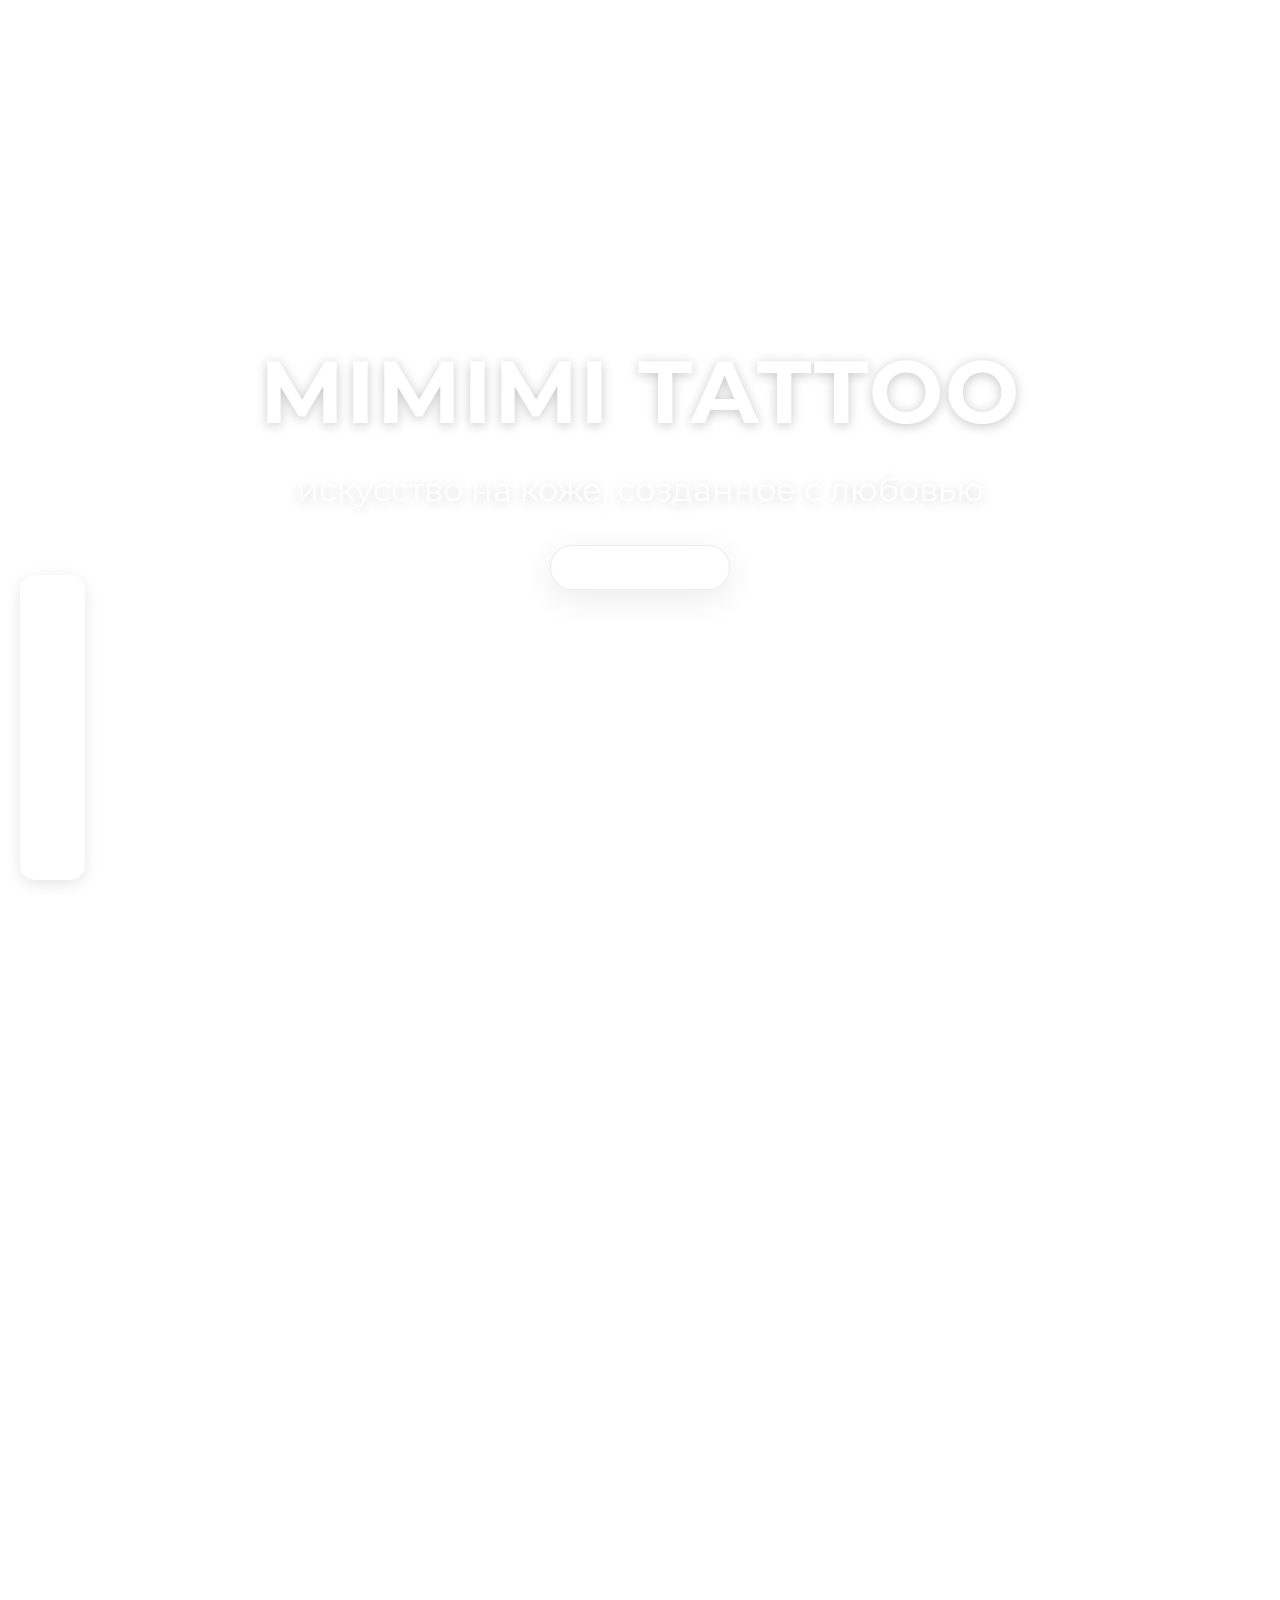
==== commit 01c6d3ab: "Обновлен контент сайта" ====
--- a/index.html
+++ b/index.html
@@ -3,7 +3,12 @@
 <head>
   <meta charset="UTF-8">
   <meta name="viewport" content="width=device-width, initial-scale=1">
-  <title>Mimimitattoo</title>
+  <title>DUBLIN | Mimimi Tattoo — Kris</title>
+  <meta name="description" content="Профессиональные татуировки в Дублине и Ирландии. Искусство на коже, созданное с любовью. Записаться.">
+  <meta name="keywords" content="тату Дублин, тату Ирландия, татуировки Дублин, тату-мастер Дублин, тату салон Дублин, пирсинг Дублин, перманентный макияж Дублин, tattoo Dublin, tattoos Dublin, tattoo artist Dublin, tattoo studio Dublin, piercing Dublin, permanent makeup Dublin">
+  
+  <link rel="alternate" hreflang="ru" href="https://mimimitattoo.com/ru/" />
+  <link rel="alternate" hreflang="en" href="https://mimimitattoo.com/en/" />
   <link rel="stylesheet" href="style.css">
   <link rel="preconnect" href="https://fonts.googleapis.com">
   <link rel="preconnect" href="https://fonts.gstatic.com" crossorigin>
@@ -18,8 +23,9 @@
   </button>
   <div id="wrapper">
     <section class="hero" id="hero">
-      <video class="hero__video" id="heroVideo" src="video/FONHERO.MOV" autoplay loop muted playsinline></video>
+      <video class="hero__video" id="heroVideo" src="video/FONHERO.mp4" autoplay loop muted playsinline></video>
       <div class="hero__content">
+        <h2 class="seo-title">DUBLIN</h2>
         <h1 data-i18n="main_title">MIMIMI TATTOO</h1>
         <p data-i18n="main_subtitle">искусство на коже, созданное с любовью</p>
         <a href="#signup" class="hero__cta glass-btn" data-i18n="main_cta">Записаться</a>
@@ -123,21 +129,21 @@
           <img src="images/portfolio/r11.jpg" alt="">
           <img src="images/portfolio/r12.jpg" alt="">
           <img src="images/portfolio/r13.jpg" alt="">
-          <img src="images/portfolio/r14.PNG" alt="">
+          <img src="images/portfolio/r14.jpg" alt="">
           <img src="images/portfolio/r15.jpg" alt="">
-          <img src="images/portfolio/r16.PNG" alt="">
+          <img src="images/portfolio/r16.jpg" alt="">
           <img src="images/portfolio/r17.jpg" alt="">
-          <img src="images/portfolio/r18.PNG" alt="">
+          <img src="images/portfolio/r18.jpg" alt="">
           <img src="images/portfolio/r19.jpg" alt="">
           <img src="images/portfolio/r20.jpg" alt="">
           <img src="images/portfolio/r21.jpg" alt="">
           <img src="images/portfolio/r22.jpg" alt="">
-          <img src="images/portfolio/r23.png" alt="">
-          <img src="images/portfolio/r24.png" alt="">
+          <img src="images/portfolio/r23.jpg" alt="">
+          <img src="images/portfolio/r24.jpg" alt="">
           <img src="images/portfolio/r25.jpg" alt="">
           <img src="images/portfolio/r26.jpg" alt="">
-          <img src="images/portfolio/r27.PNG" alt="">
-          <img src="images/portfolio/r28.PNG" alt="">
+          <img src="images/portfolio/r27.jpg" alt="">
+          <img src="images/portfolio/r28.jpg" alt="">
           <img src="images/portfolio/r29.jpg" alt="">
           <img src="images/portfolio/r30.jpg" alt="">
           <img src="images/portfolio/r31.jpg" alt="">
@@ -145,24 +151,21 @@
           <img src="images/portfolio/r33.jpg" alt="">
           <img src="images/portfolio/r34.jpg" alt="">
           <img src="images/portfolio/r35.jpg" alt="">
-          <img src="images/portfolio/r36.png" alt="">
+          <img src="images/portfolio/r36.jpg" alt="">
           <img src="images/portfolio/r37.jpg" alt="">
           <img src="images/portfolio/r38.jpg" alt="">
           <img src="images/portfolio/r39.jpg" alt="">
           <img src="images/portfolio/r40.jpg" alt="">
-          <img src="images/portfolio/r41.JPG" alt="">
+          <img src="images/portfolio/r41.jpg" alt="">
           <img src="images/portfolio/r42.jpg" alt="">
-          <img src="images/portfolio/r43.JPG" alt="">
-          <img src="images/portfolio/r44.PNG" alt="">
-          <img src="images/portfolio/r45.PNG" alt="">
-          <img src="images/portfolio/r46.JPG" alt="">
+          <img src="images/portfolio/r43.jpg" alt="">
+          <img src="images/portfolio/r44.jpg" alt="">
+          <img src="images/portfolio/r45.jpg" alt="">
+          <img src="images/portfolio/r46.jpg" alt="">
           <img src="images/portfolio/r47.jpg" alt="">
-          <img src="images/portfolio/r48.JPG" alt="">
+          <img src="images/portfolio/r48.jpg" alt="">
           <img src="images/portfolio/r49.jpg" alt="">
-          <img src="images/portfolio/r50.png" alt="">
-<img src="images/portfolio/IMG_1919.jpeg" alt="">
-
-        </div>
+ </div>
         <button class="glass-btn hide-all-btn" id="hideAllPortfolioBtn" style="display: none;">Скрыть все работы</button>
       </div>
 
--- a/style.css
+++ b/style.css
@@ -28,7 +28,7 @@
   left: 0;
   width: 100vw;
   height: 100vh;
-  background-image: url('images/fonsite.JPG');
+  background-image: url('images/fonsite.jpg');
   background-size: cover;
   background-position: center;
   background-repeat: no-repeat;
@@ -91,6 +91,15 @@
   line-height: 1.08;
   text-shadow: 0 2px 12px rgba(0,0,0,0.22);
   color: #fff;
+}
+.hero__content .seo-title {
+  font-size: 0.9rem;
+  font-weight: 400;
+  letter-spacing: 0.2px;
+  text-transform: uppercase;
+  margin-bottom: 0.5rem;
+  color: #ffffff;
+  text-shadow: 0 1px 4px rgba(255, 255, 255, 0.15);
 }
 .hero__content p {
   font-size: 2rem;
@@ -719,11 +728,11 @@
   border: 1.2px solid var(--glass-border);
   backdrop-filter: blur(var(--glass-blur));
   -webkit-backdrop-filter: blur(var(--glass-blur));
-  padding: 1.5rem; /* Уменьшил padding */
-  max-width: 350px; /* Уменьшил максимальную ширину для десктопов */
-  max-height: 80vh; /* Ограничение высоты */
-  width: 90%; /* Относительная ширина */
-  overflow-y: auto; /* Добавил скролл, если контент не помещается */
+  padding: 1.5rem;
+  max-width: 350px;
+  max-height: 90vh;
+  width: 90%;
+  overflow-y: auto;
   text-align: center;
   position: relative;
   transform: translateY(20px);
@@ -741,22 +750,22 @@
 }
 
 .service-modal-image {
-  max-width: 90%; /* Уменьшил максимальную ширину изображения в модалке */
+  max-width: 90%;
   height: auto;
   border-radius: 15px;
-  margin-bottom: 1rem; /* Уменьшил отступ */
+  margin-bottom: 1rem;
   box-shadow: 0 4px 15px rgba(0,0,0,0.1);
 }
 
 .service-modal-title {
-  font-size: 1.3rem; /* Уменьшил размер шрифта заголовка */
+  font-size: 1.3rem;
   font-weight: 700;
-  margin-bottom: 0.7rem;
+  margin-bottom: 0.8rem;
   color: var(--accent);
 }
 
 .service-modal-description {
-  font-size: 0.95rem; /* Уменьшил размер шрифта описания */
+  font-size: 0.95rem;
   line-height: 1.5;
   color: #fff;
   opacity: 0.9;
@@ -1262,7 +1271,7 @@
     display: flex;
     justify-content: center;
     margin-bottom: 20px;
-    gap: 10px;
+    gap: 10px; /* Увеличил отступ между элементами, чтобы они не сливались */
     flex-wrap: wrap;
     align-items: center;
     flex-direction: column;
@@ -1282,7 +1291,7 @@
     }
     .faq-tabs-nav {
         flex-direction: column;
-        gap: 5px;
+        gap: 10px; /* Отступ между кнопками на десктопе */
         align-items: center;
     }
     .faq-tabs-nav .tab-button {
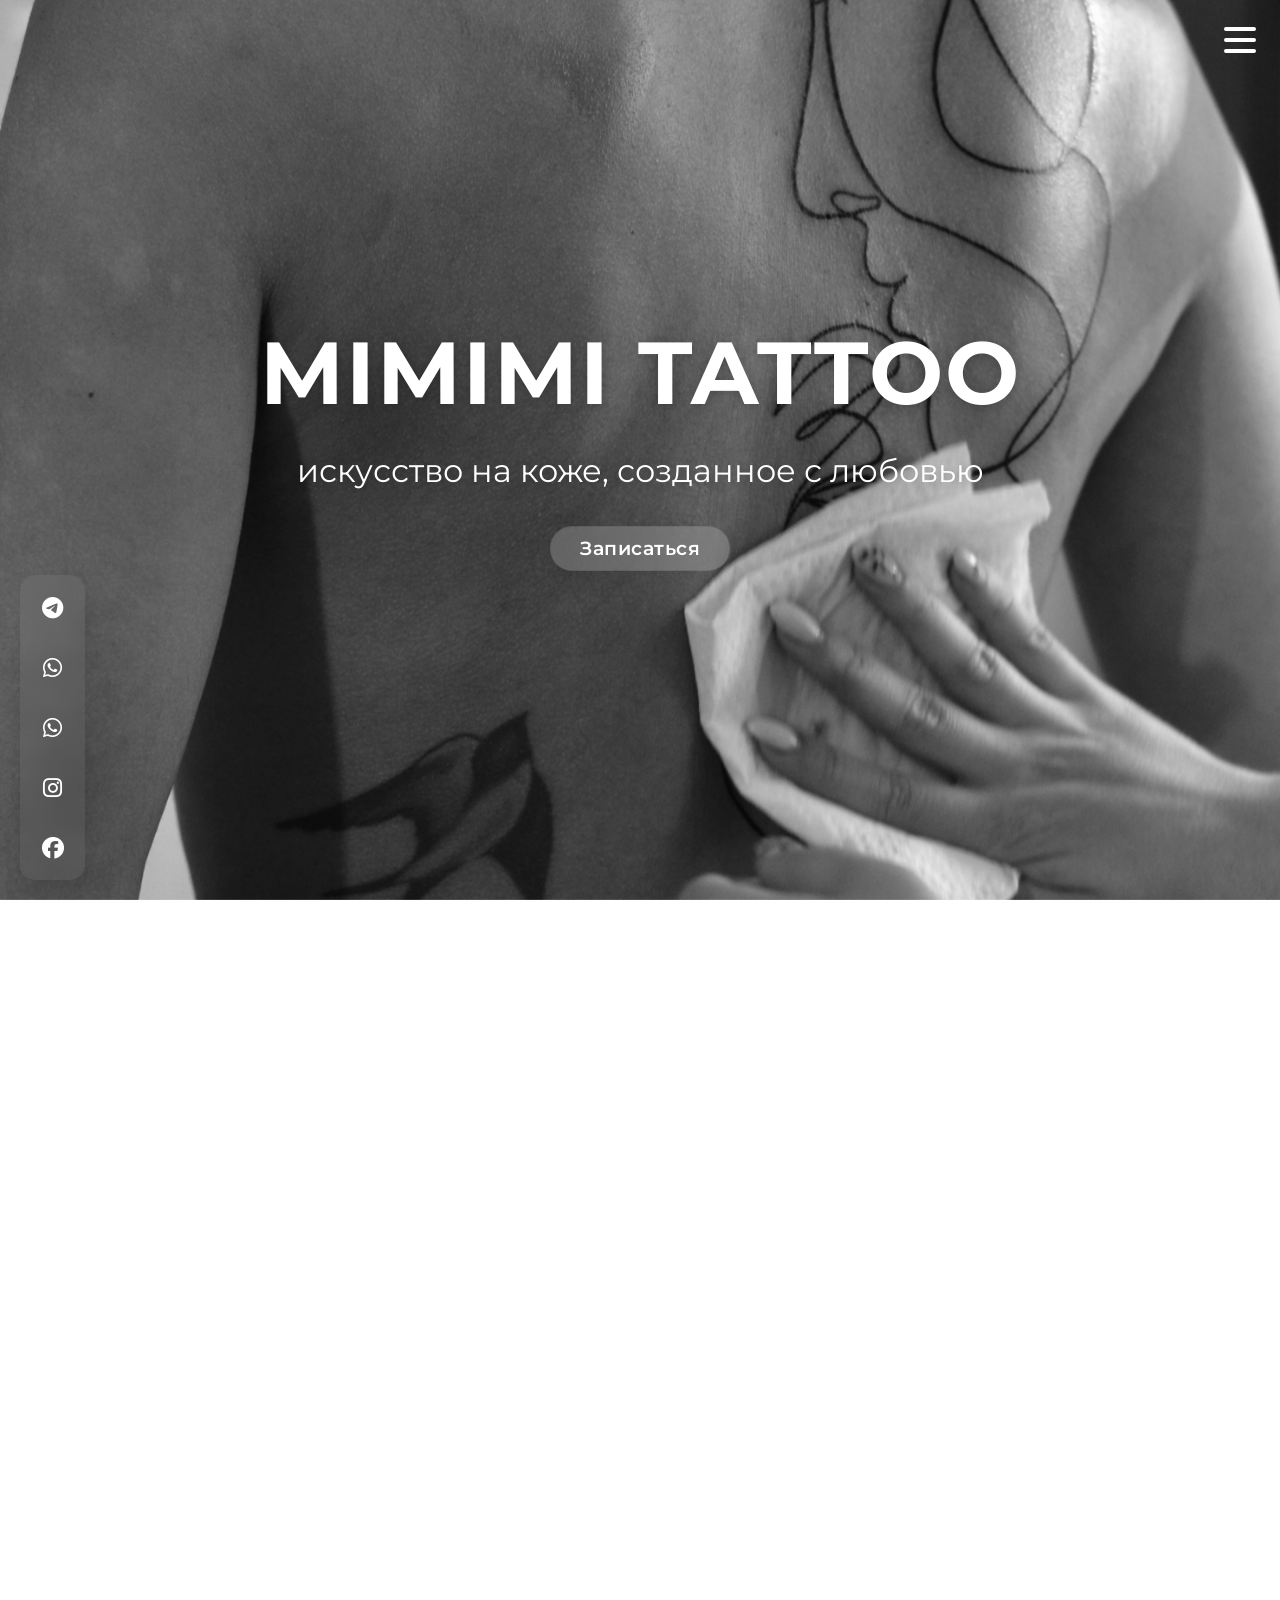
==== commit 93b2345c: "t pusht pushRevert "Обновлен контент сайта" This reverts commit 01c6d3aba0516c05a187fbea72565333dfe1" ====
--- a/index.html
+++ b/index.html
@@ -3,12 +3,7 @@
 <head>
   <meta charset="UTF-8">
   <meta name="viewport" content="width=device-width, initial-scale=1">
-  <title>DUBLIN | Mimimi Tattoo — Kris</title>
-  <meta name="description" content="Профессиональные татуировки в Дублине и Ирландии. Искусство на коже, созданное с любовью. Записаться.">
-  <meta name="keywords" content="тату Дублин, тату Ирландия, татуировки Дублин, тату-мастер Дублин, тату салон Дублин, пирсинг Дублин, перманентный макияж Дублин, tattoo Dublin, tattoos Dublin, tattoo artist Dublin, tattoo studio Dublin, piercing Dublin, permanent makeup Dublin">
-  
-  <link rel="alternate" hreflang="ru" href="https://mimimitattoo.com/ru/" />
-  <link rel="alternate" hreflang="en" href="https://mimimitattoo.com/en/" />
+  <title>Mimimitattoo</title>
   <link rel="stylesheet" href="style.css">
   <link rel="preconnect" href="https://fonts.googleapis.com">
   <link rel="preconnect" href="https://fonts.gstatic.com" crossorigin>
@@ -23,9 +18,8 @@
   </button>
   <div id="wrapper">
     <section class="hero" id="hero">
-      <video class="hero__video" id="heroVideo" src="video/FONHERO.mp4" autoplay loop muted playsinline></video>
+      <video class="hero__video" id="heroVideo" src="video/FONHERO.MOV" autoplay loop muted playsinline></video>
       <div class="hero__content">
-        <h2 class="seo-title">DUBLIN</h2>
         <h1 data-i18n="main_title">MIMIMI TATTOO</h1>
         <p data-i18n="main_subtitle">искусство на коже, созданное с любовью</p>
         <a href="#signup" class="hero__cta glass-btn" data-i18n="main_cta">Записаться</a>
@@ -129,21 +123,21 @@
           <img src="images/portfolio/r11.jpg" alt="">
           <img src="images/portfolio/r12.jpg" alt="">
           <img src="images/portfolio/r13.jpg" alt="">
-          <img src="images/portfolio/r14.jpg" alt="">
+          <img src="images/portfolio/r14.PNG" alt="">
           <img src="images/portfolio/r15.jpg" alt="">
-          <img src="images/portfolio/r16.jpg" alt="">
+          <img src="images/portfolio/r16.PNG" alt="">
           <img src="images/portfolio/r17.jpg" alt="">
-          <img src="images/portfolio/r18.jpg" alt="">
+          <img src="images/portfolio/r18.PNG" alt="">
           <img src="images/portfolio/r19.jpg" alt="">
           <img src="images/portfolio/r20.jpg" alt="">
           <img src="images/portfolio/r21.jpg" alt="">
           <img src="images/portfolio/r22.jpg" alt="">
-          <img src="images/portfolio/r23.jpg" alt="">
-          <img src="images/portfolio/r24.jpg" alt="">
+          <img src="images/portfolio/r23.png" alt="">
+          <img src="images/portfolio/r24.png" alt="">
           <img src="images/portfolio/r25.jpg" alt="">
           <img src="images/portfolio/r26.jpg" alt="">
-          <img src="images/portfolio/r27.jpg" alt="">
-          <img src="images/portfolio/r28.jpg" alt="">
+          <img src="images/portfolio/r27.PNG" alt="">
+          <img src="images/portfolio/r28.PNG" alt="">
           <img src="images/portfolio/r29.jpg" alt="">
           <img src="images/portfolio/r30.jpg" alt="">
           <img src="images/portfolio/r31.jpg" alt="">
@@ -151,21 +145,23 @@
           <img src="images/portfolio/r33.jpg" alt="">
           <img src="images/portfolio/r34.jpg" alt="">
           <img src="images/portfolio/r35.jpg" alt="">
-          <img src="images/portfolio/r36.jpg" alt="">
+          <img src="images/portfolio/r36.png" alt="">
           <img src="images/portfolio/r37.jpg" alt="">
           <img src="images/portfolio/r38.jpg" alt="">
           <img src="images/portfolio/r39.jpg" alt="">
           <img src="images/portfolio/r40.jpg" alt="">
-          <img src="images/portfolio/r41.jpg" alt="">
+          <img src="images/portfolio/r41.JPG" alt="">
           <img src="images/portfolio/r42.jpg" alt="">
-          <img src="images/portfolio/r43.jpg" alt="">
-          <img src="images/portfolio/r44.jpg" alt="">
-          <img src="images/portfolio/r45.jpg" alt="">
-          <img src="images/portfolio/r46.jpg" alt="">
+          <img src="images/portfolio/r43.JPG" alt="">
+          <img src="images/portfolio/r44.PNG" alt="">
+          <img src="images/portfolio/r45.PNG" alt="">
+          <img src="images/portfolio/r46.JPG" alt="">
           <img src="images/portfolio/r47.jpg" alt="">
-          <img src="images/portfolio/r48.jpg" alt="">
+          <img src="images/portfolio/r48.JPG" alt="">
           <img src="images/portfolio/r49.jpg" alt="">
- </div>
+          <img src="images/portfolio/r50.png" alt="">
+
+        </div>
         <button class="glass-btn hide-all-btn" id="hideAllPortfolioBtn" style="display: none;">Скрыть все работы</button>
       </div>
 
--- a/style.css
+++ b/style.css
@@ -28,7 +28,7 @@
   left: 0;
   width: 100vw;
   height: 100vh;
-  background-image: url('images/fonsite.jpg');
+  background-image: url('images/fonsite.JPG');
   background-size: cover;
   background-position: center;
   background-repeat: no-repeat;
@@ -91,15 +91,6 @@
   line-height: 1.08;
   text-shadow: 0 2px 12px rgba(0,0,0,0.22);
   color: #fff;
-}
-.hero__content .seo-title {
-  font-size: 0.9rem;
-  font-weight: 400;
-  letter-spacing: 0.2px;
-  text-transform: uppercase;
-  margin-bottom: 0.5rem;
-  color: #ffffff;
-  text-shadow: 0 1px 4px rgba(255, 255, 255, 0.15);
 }
 .hero__content p {
   font-size: 2rem;
@@ -728,11 +719,11 @@
   border: 1.2px solid var(--glass-border);
   backdrop-filter: blur(var(--glass-blur));
   -webkit-backdrop-filter: blur(var(--glass-blur));
-  padding: 1.5rem;
-  max-width: 350px;
-  max-height: 90vh;
-  width: 90%;
-  overflow-y: auto;
+  padding: 1.5rem; /* Уменьшил padding */
+  max-width: 350px; /* Уменьшил максимальную ширину для десктопов */
+  max-height: 80vh; /* Ограничение высоты */
+  width: 90%; /* Относительная ширина */
+  overflow-y: auto; /* Добавил скролл, если контент не помещается */
   text-align: center;
   position: relative;
   transform: translateY(20px);
@@ -750,22 +741,22 @@
 }
 
 .service-modal-image {
-  max-width: 90%;
+  max-width: 90%; /* Уменьшил максимальную ширину изображения в модалке */
   height: auto;
   border-radius: 15px;
-  margin-bottom: 1rem;
+  margin-bottom: 1rem; /* Уменьшил отступ */
   box-shadow: 0 4px 15px rgba(0,0,0,0.1);
 }
 
 .service-modal-title {
-  font-size: 1.3rem;
+  font-size: 1.3rem; /* Уменьшил размер шрифта заголовка */
   font-weight: 700;
-  margin-bottom: 0.8rem;
+  margin-bottom: 0.7rem;
   color: var(--accent);
 }
 
 .service-modal-description {
-  font-size: 0.95rem;
+  font-size: 0.95rem; /* Уменьшил размер шрифта описания */
   line-height: 1.5;
   color: #fff;
   opacity: 0.9;
@@ -1271,7 +1262,7 @@
     display: flex;
     justify-content: center;
     margin-bottom: 20px;
-    gap: 10px; /* Увеличил отступ между элементами, чтобы они не сливались */
+    gap: 10px;
     flex-wrap: wrap;
     align-items: center;
     flex-direction: column;
@@ -1291,7 +1282,7 @@
     }
     .faq-tabs-nav {
         flex-direction: column;
-        gap: 10px; /* Отступ между кнопками на десктопе */
+        gap: 5px;
         align-items: center;
     }
     .faq-tabs-nav .tab-button {
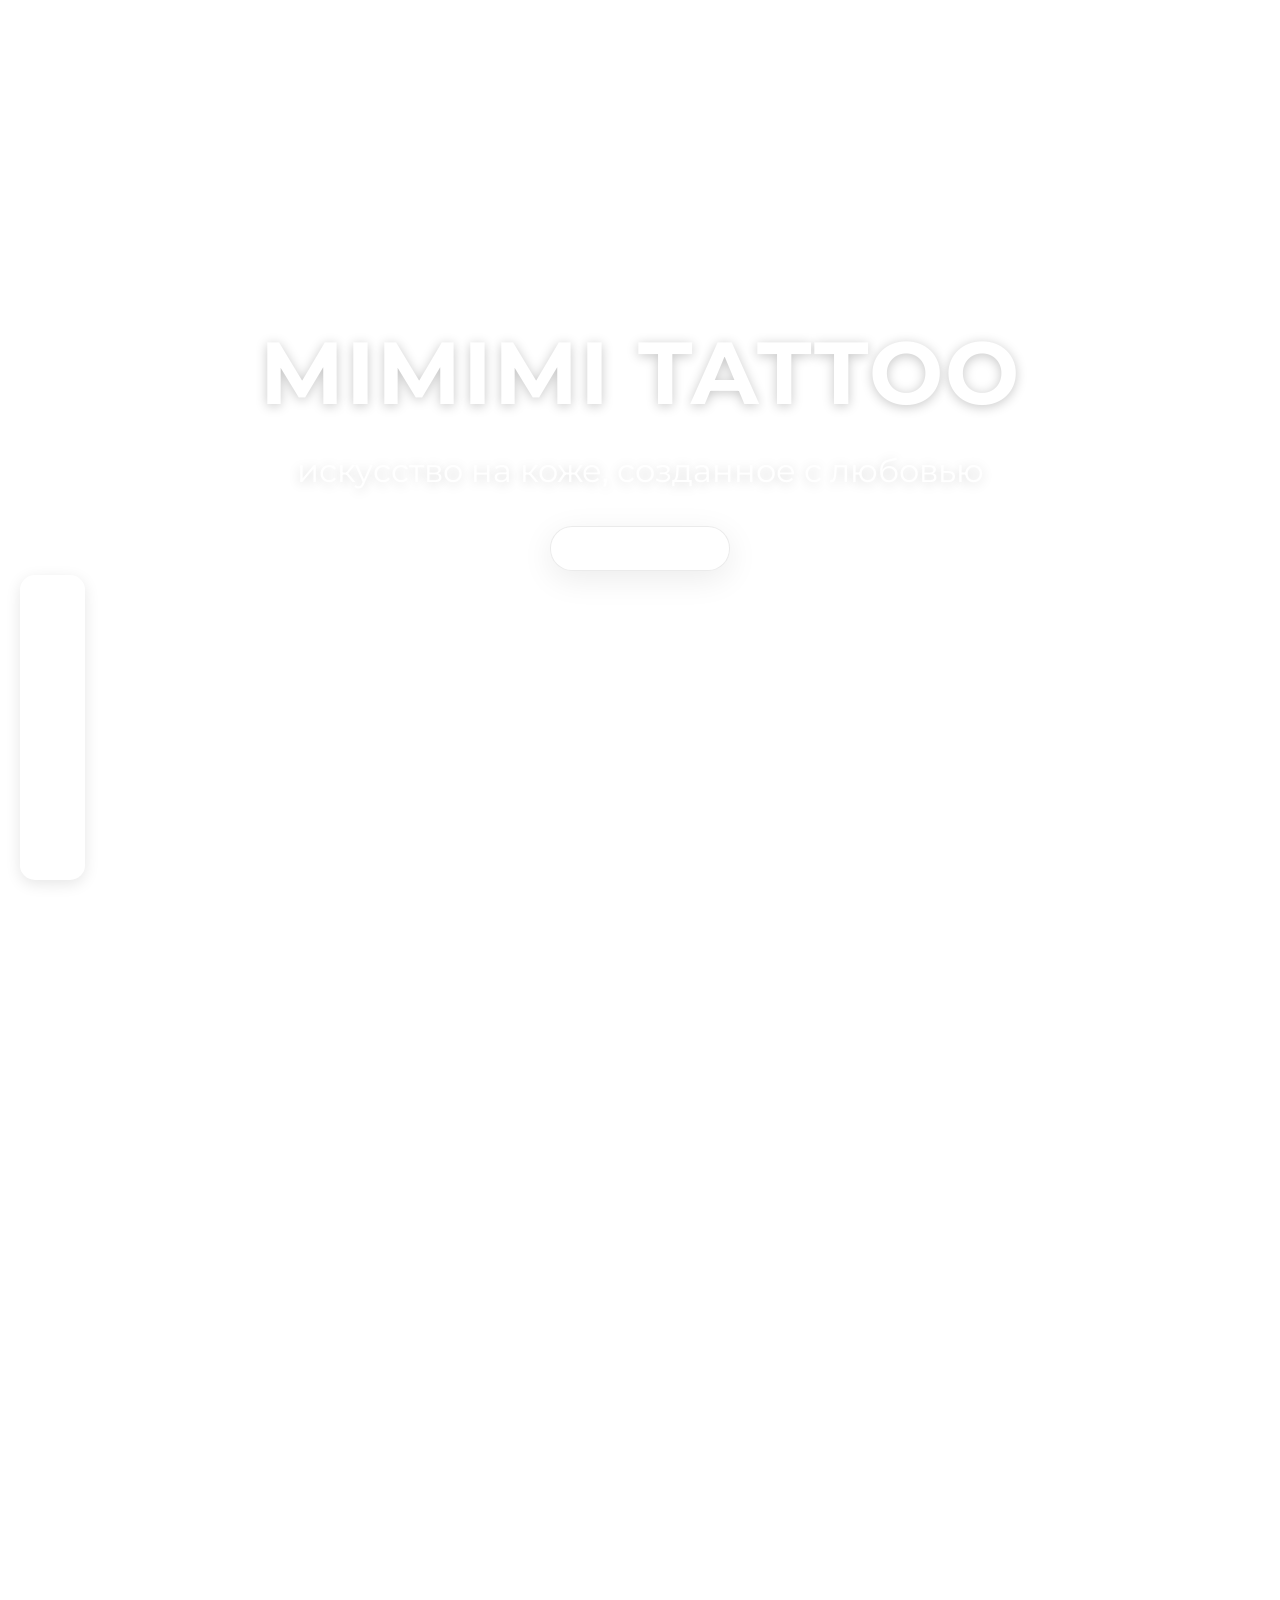
==== commit 46f1c9bc: "Обновлен контент: заменены изображения и видео" ====
--- a/index.html
+++ b/index.html
@@ -18,7 +18,7 @@
   </button>
   <div id="wrapper">
     <section class="hero" id="hero">
-      <video class="hero__video" id="heroVideo" src="video/FONHERO.MOV" autoplay loop muted playsinline></video>
+      <video class="hero__video" id="heroVideo" src="video/FONHERO.mp4" autoplay loop muted playsinline></video>
       <div class="hero__content">
         <h1 data-i18n="main_title">MIMIMI TATTOO</h1>
         <p data-i18n="main_subtitle">искусство на коже, созданное с любовью</p>
@@ -123,21 +123,21 @@
           <img src="images/portfolio/r11.jpg" alt="">
           <img src="images/portfolio/r12.jpg" alt="">
           <img src="images/portfolio/r13.jpg" alt="">
-          <img src="images/portfolio/r14.PNG" alt="">
+          <img src="images/portfolio/r14.jpg" alt="">
           <img src="images/portfolio/r15.jpg" alt="">
-          <img src="images/portfolio/r16.PNG" alt="">
+          <img src="images/portfolio/r16.jpg" alt="">
           <img src="images/portfolio/r17.jpg" alt="">
-          <img src="images/portfolio/r18.PNG" alt="">
+          <img src="images/portfolio/r18.jpg" alt="">
           <img src="images/portfolio/r19.jpg" alt="">
           <img src="images/portfolio/r20.jpg" alt="">
           <img src="images/portfolio/r21.jpg" alt="">
           <img src="images/portfolio/r22.jpg" alt="">
-          <img src="images/portfolio/r23.png" alt="">
-          <img src="images/portfolio/r24.png" alt="">
+          <img src="images/portfolio/r23.jpg" alt="">
+          <img src="images/portfolio/r24.jpg" alt="">
           <img src="images/portfolio/r25.jpg" alt="">
           <img src="images/portfolio/r26.jpg" alt="">
-          <img src="images/portfolio/r27.PNG" alt="">
-          <img src="images/portfolio/r28.PNG" alt="">
+          <img src="images/portfolio/r27.jpg" alt="">
+          <img src="images/portfolio/r28.jpg" alt="">
           <img src="images/portfolio/r29.jpg" alt="">
           <img src="images/portfolio/r30.jpg" alt="">
           <img src="images/portfolio/r31.jpg" alt="">
@@ -145,22 +145,20 @@
           <img src="images/portfolio/r33.jpg" alt="">
           <img src="images/portfolio/r34.jpg" alt="">
           <img src="images/portfolio/r35.jpg" alt="">
-          <img src="images/portfolio/r36.png" alt="">
+          <img src="images/portfolio/r36.jpg" alt="">
           <img src="images/portfolio/r37.jpg" alt="">
           <img src="images/portfolio/r38.jpg" alt="">
           <img src="images/portfolio/r39.jpg" alt="">
           <img src="images/portfolio/r40.jpg" alt="">
-          <img src="images/portfolio/r41.JPG" alt="">
+          <img src="images/portfolio/r41.jpg" alt="">
           <img src="images/portfolio/r42.jpg" alt="">
-          <img src="images/portfolio/r43.JPG" alt="">
-          <img src="images/portfolio/r44.PNG" alt="">
-          <img src="images/portfolio/r45.PNG" alt="">
-          <img src="images/portfolio/r46.JPG" alt="">
+          <img src="images/portfolio/r43.jpg" alt="">
+          <img src="images/portfolio/r44.jpg" alt="">
+          <img src="images/portfolio/r45.jpg" alt="">
+          <img src="images/portfolio/r46.jpg" alt="">
           <img src="images/portfolio/r47.jpg" alt="">
-          <img src="images/portfolio/r48.JPG" alt="">
+          <img src="images/portfolio/r48.jpg" alt="">
           <img src="images/portfolio/r49.jpg" alt="">
-          <img src="images/portfolio/r50.png" alt="">
-
         </div>
         <button class="glass-btn hide-all-btn" id="hideAllPortfolioBtn" style="display: none;">Скрыть все работы</button>
       </div>
--- a/style.css
+++ b/style.css
@@ -28,7 +28,7 @@
   left: 0;
   width: 100vw;
   height: 100vh;
-  background-image: url('images/fonsite.JPG');
+  background-image: url('images/fonsite.jpg');
   background-size: cover;
   background-position: center;
   background-repeat: no-repeat;
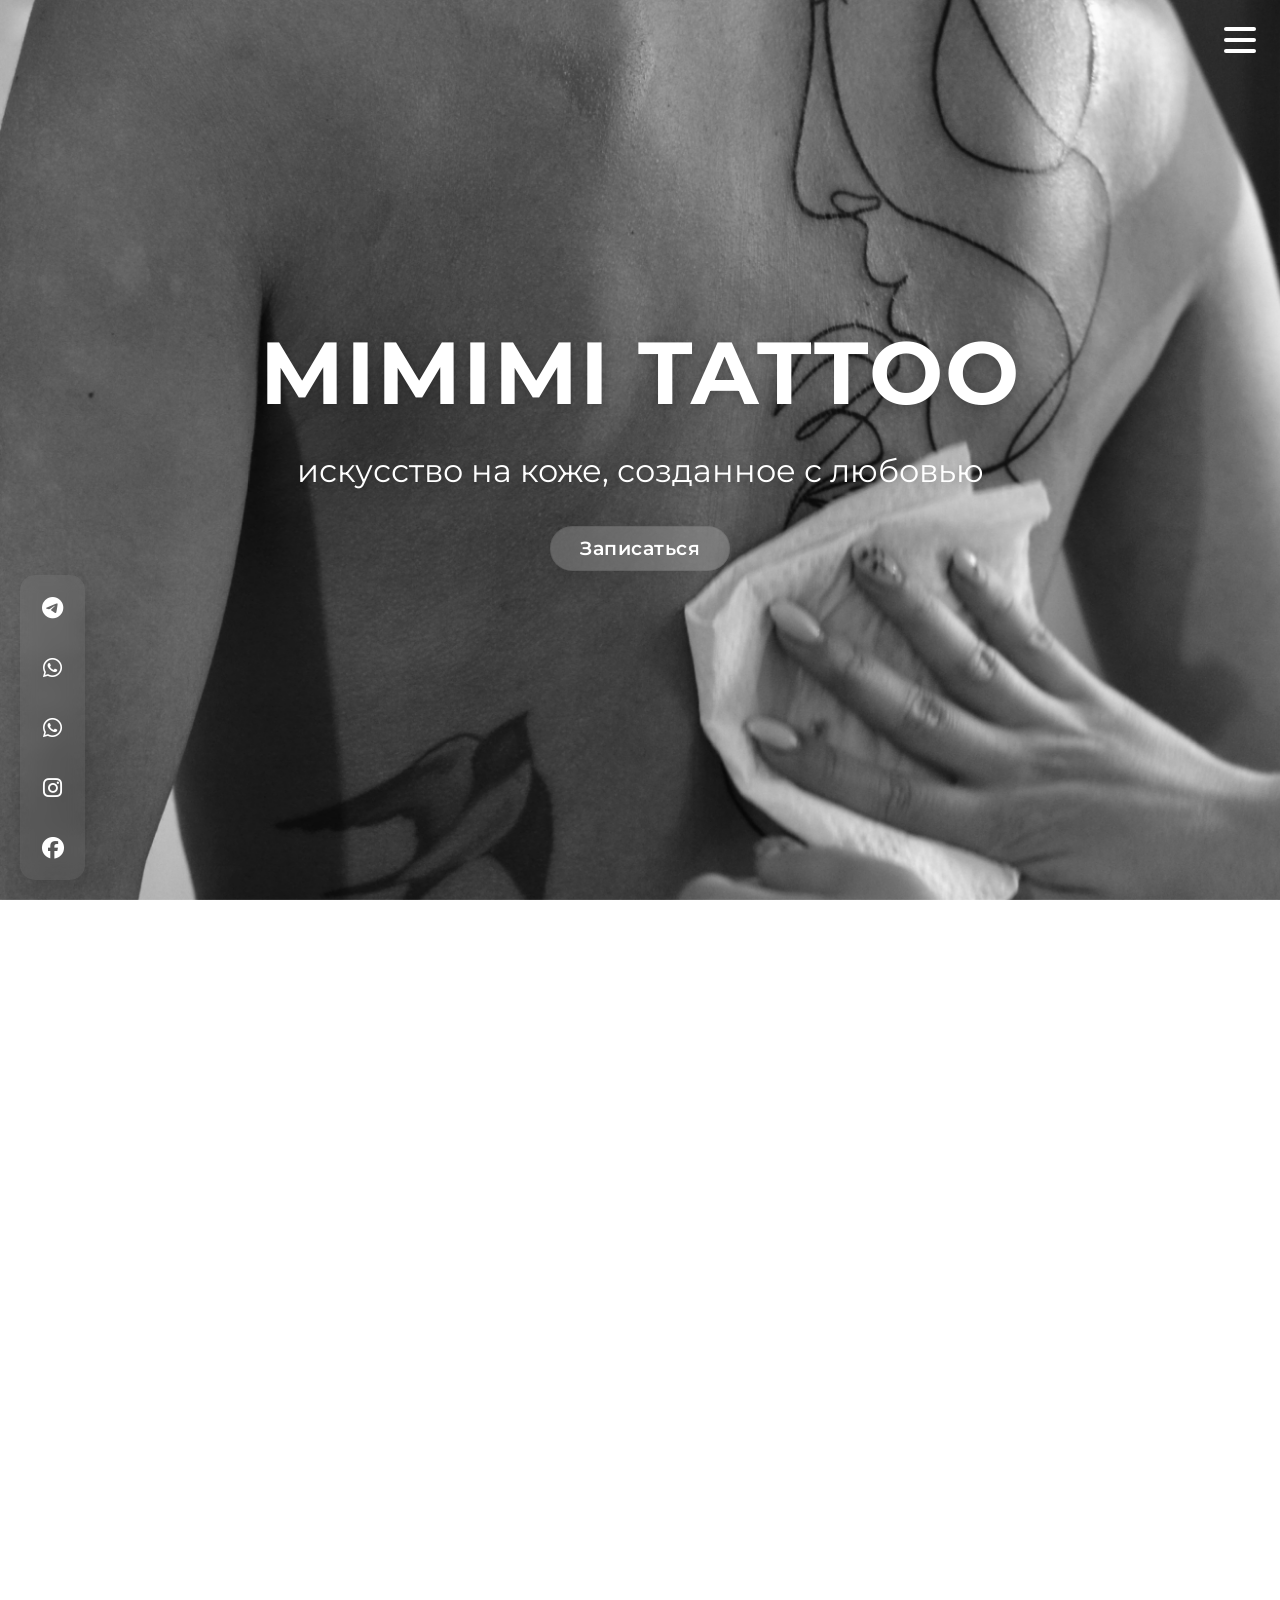
==== commit 83420728: "Исправлен регистр расширений файлов" ====
--- a/index.html
+++ b/index.html
@@ -18,7 +18,7 @@
   </button>
   <div id="wrapper">
     <section class="hero" id="hero">
-      <video class="hero__video" id="heroVideo" src="video/FONHERO.mp4" autoplay loop muted playsinline></video>
+      <video class="hero__video" id="heroVideo" src="video/FONHERO.MOV" autoplay loop muted playsinline></video>
       <div class="hero__content">
         <h1 data-i18n="main_title">MIMIMI TATTOO</h1>
         <p data-i18n="main_subtitle">искусство на коже, созданное с любовью</p>
@@ -59,7 +59,7 @@
       <div class="section-title about-section-title-mobile" data-i18n="menu_about">Обо мне</div>
 
       <div class="about-video-container">
-        <video class="about-video-custom" autoplay loop muted playsinline src="video/obomne.MP4"></video>
+        <video class="about-video-custom" autoplay loop muted playsinline src="video/obomne.mp4"></video>
       </div>
       <div class="about-text-content glass-content-block">
         <div class="section-title-small about-section-title-desktop" data-i18n="menu_about">Обо мне</div>
@@ -123,21 +123,21 @@
           <img src="images/portfolio/r11.jpg" alt="">
           <img src="images/portfolio/r12.jpg" alt="">
           <img src="images/portfolio/r13.jpg" alt="">
-          <img src="images/portfolio/r14.jpg" alt="">
+          <img src="images/portfolio/r14.PNG" alt="">
           <img src="images/portfolio/r15.jpg" alt="">
-          <img src="images/portfolio/r16.jpg" alt="">
+          <img src="images/portfolio/r16.PNG" alt="">
           <img src="images/portfolio/r17.jpg" alt="">
-          <img src="images/portfolio/r18.jpg" alt="">
+          <img src="images/portfolio/r18.PNG" alt="">
           <img src="images/portfolio/r19.jpg" alt="">
           <img src="images/portfolio/r20.jpg" alt="">
           <img src="images/portfolio/r21.jpg" alt="">
           <img src="images/portfolio/r22.jpg" alt="">
-          <img src="images/portfolio/r23.jpg" alt="">
-          <img src="images/portfolio/r24.jpg" alt="">
+          <img src="images/portfolio/r23.png" alt="">
+          <img src="images/portfolio/r24.png" alt="">
           <img src="images/portfolio/r25.jpg" alt="">
           <img src="images/portfolio/r26.jpg" alt="">
-          <img src="images/portfolio/r27.jpg" alt="">
-          <img src="images/portfolio/r28.jpg" alt="">
+          <img src="images/portfolio/r27.PNG" alt="">
+          <img src="images/portfolio/r28.PNG" alt="">
           <img src="images/portfolio/r29.jpg" alt="">
           <img src="images/portfolio/r30.jpg" alt="">
           <img src="images/portfolio/r31.jpg" alt="">
@@ -145,20 +145,21 @@
           <img src="images/portfolio/r33.jpg" alt="">
           <img src="images/portfolio/r34.jpg" alt="">
           <img src="images/portfolio/r35.jpg" alt="">
-          <img src="images/portfolio/r36.jpg" alt="">
+          <img src="images/portfolio/r36.png" alt="">
           <img src="images/portfolio/r37.jpg" alt="">
           <img src="images/portfolio/r38.jpg" alt="">
           <img src="images/portfolio/r39.jpg" alt="">
           <img src="images/portfolio/r40.jpg" alt="">
-          <img src="images/portfolio/r41.jpg" alt="">
+          <img src="images/portfolio/r41.JPG" alt="">
           <img src="images/portfolio/r42.jpg" alt="">
-          <img src="images/portfolio/r43.jpg" alt="">
-          <img src="images/portfolio/r44.jpg" alt="">
-          <img src="images/portfolio/r45.jpg" alt="">
-          <img src="images/portfolio/r46.jpg" alt="">
+          <img src="images/portfolio/r43.JPG" alt="">
+          <img src="images/portfolio/r44.PNG" alt="">
+          <img src="images/portfolio/r45.PNG" alt="">
+          <img src="images/portfolio/r46.JPG" alt="">
           <img src="images/portfolio/r47.jpg" alt="">
-          <img src="images/portfolio/r48.jpg" alt="">
+          <img src="images/portfolio/r48.JPG" alt="">
           <img src="images/portfolio/r49.jpg" alt="">
+          <img src="images/portfolio/r50.png" alt="">
         </div>
         <button class="glass-btn hide-all-btn" id="hideAllPortfolioBtn" style="display: none;">Скрыть все работы</button>
       </div>
@@ -239,7 +240,7 @@
       <div class="section-title" data-i18n="menu_contacts">Контакты</div>
       <div class="contacts-content-wrapper glass-content-block">
         <div class="social-links-inline">
-          <p data-i18n="contact_social_label">Соцсети:</p>
+          <p data-i18n="contact_social_label">Мы в соцетях:</p>
           <ul>
             <li><a href="https://t.me/mimimitattoo" target="_blank" aria-label="Telegram"><i class="fab fa-telegram-plane"></i> Telegram</a></li>
             <li><a href="https://wa.me/380965157890" target="_blank" aria-label="WhatsApp UA"><i class="fab fa-whatsapp"></i> WhatsApp UA</a></li>
@@ -307,4 +308,4 @@
 
   <script src="script.js"></script>
 </body>
-</html>+</html>
--- a/style.css
+++ b/style.css
@@ -28,7 +28,7 @@
   left: 0;
   width: 100vw;
   height: 100vh;
-  background-image: url('images/fonsite.jpg');
+  background-image: url('images/fonsite.JPG');
   background-size: cover;
   background-position: center;
   background-repeat: no-repeat;
@@ -719,11 +719,11 @@
   border: 1.2px solid var(--glass-border);
   backdrop-filter: blur(var(--glass-blur));
   -webkit-backdrop-filter: blur(var(--glass-blur));
-  padding: 1.5rem; /* Уменьшил padding */
-  max-width: 350px; /* Уменьшил максимальную ширину для десктопов */
-  max-height: 80vh; /* Ограничение высоты */
-  width: 90%; /* Относительная ширина */
-  overflow-y: auto; /* Добавил скролл, если контент не помещается */
+  padding: 1.5rem;
+  max-width: 350px;
+  max-height: 90vh;
+  width: 90%;
+  overflow-y: auto;
   text-align: center;
   position: relative;
   transform: translateY(20px);
@@ -741,22 +741,22 @@
 }
 
 .service-modal-image {
-  max-width: 90%; /* Уменьшил максимальную ширину изображения в модалке */
+  max-width: 90%;
   height: auto;
   border-radius: 15px;
-  margin-bottom: 1rem; /* Уменьшил отступ */
+  margin-bottom: 1rem;
   box-shadow: 0 4px 15px rgba(0,0,0,0.1);
 }
 
 .service-modal-title {
-  font-size: 1.3rem; /* Уменьшил размер шрифта заголовка */
+  font-size: 1.3rem;
   font-weight: 700;
-  margin-bottom: 0.7rem;
+  margin-bottom: 0.8rem;
   color: var(--accent);
 }
 
 .service-modal-description {
-  font-size: 0.95rem; /* Уменьшил размер шрифта описания */
+  font-size: 0.95rem;
   line-height: 1.5;
   color: #fff;
   opacity: 0.9;
@@ -1282,7 +1282,7 @@
     }
     .faq-tabs-nav {
         flex-direction: column;
-        gap: 5px;
+        gap: 10px;
         align-items: center;
     }
     .faq-tabs-nav .tab-button {
@@ -2129,4 +2129,4 @@
 .chat-message .chat-contact-link:hover .fab,
 .chat-message .chat-contact-link:hover .fas {
   color: #fff;
-}+}
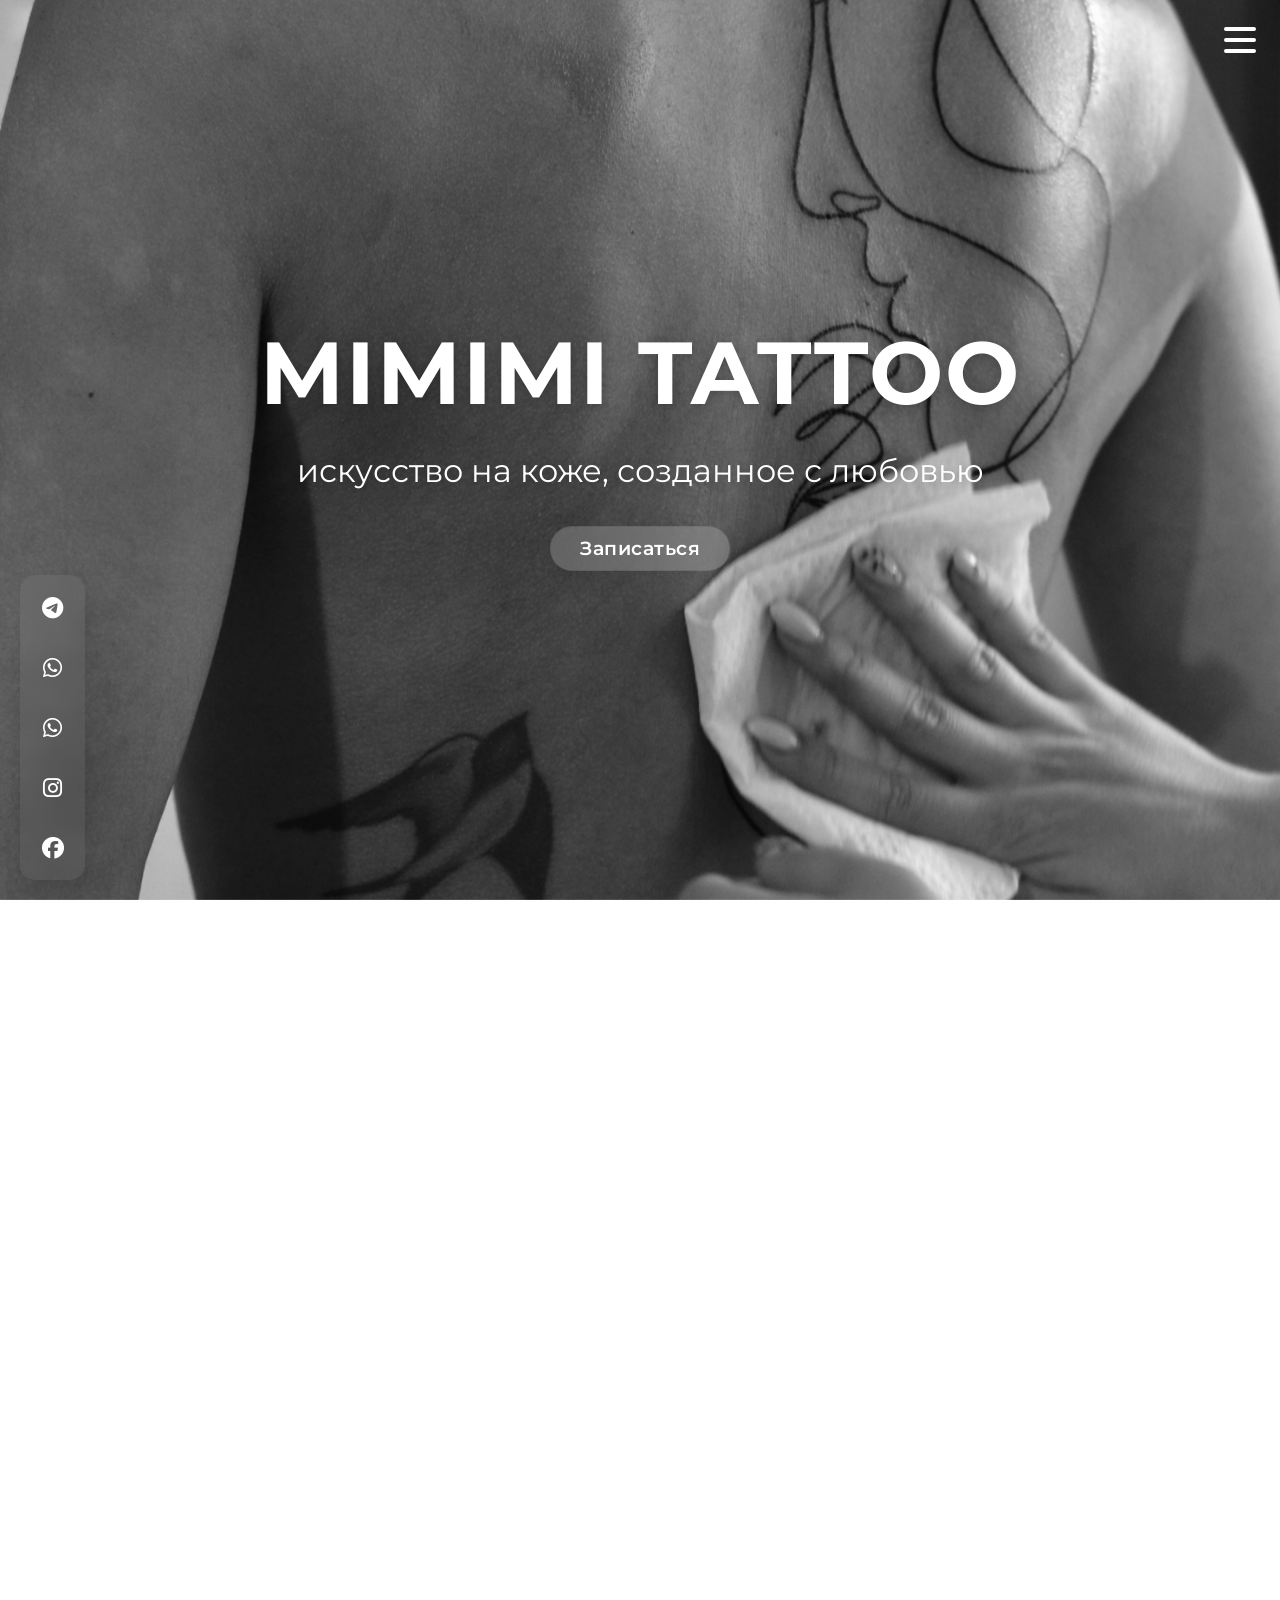
==== commit 196c8f3a: "Update index.html" ====
--- a/index.html
+++ b/index.html
@@ -59,7 +59,7 @@
       <div class="section-title about-section-title-mobile" data-i18n="menu_about">Обо мне</div>
 
       <div class="about-video-container">
-        <video class="about-video-custom" autoplay loop muted playsinline src="video/obomne.mp4"></video>
+        <video class="about-video-custom" autoplay loop muted playsinline src="video/obomne.MP4"></video>
       </div>
       <div class="about-text-content glass-content-block">
         <div class="section-title-small about-section-title-desktop" data-i18n="menu_about">Обо мне</div>
